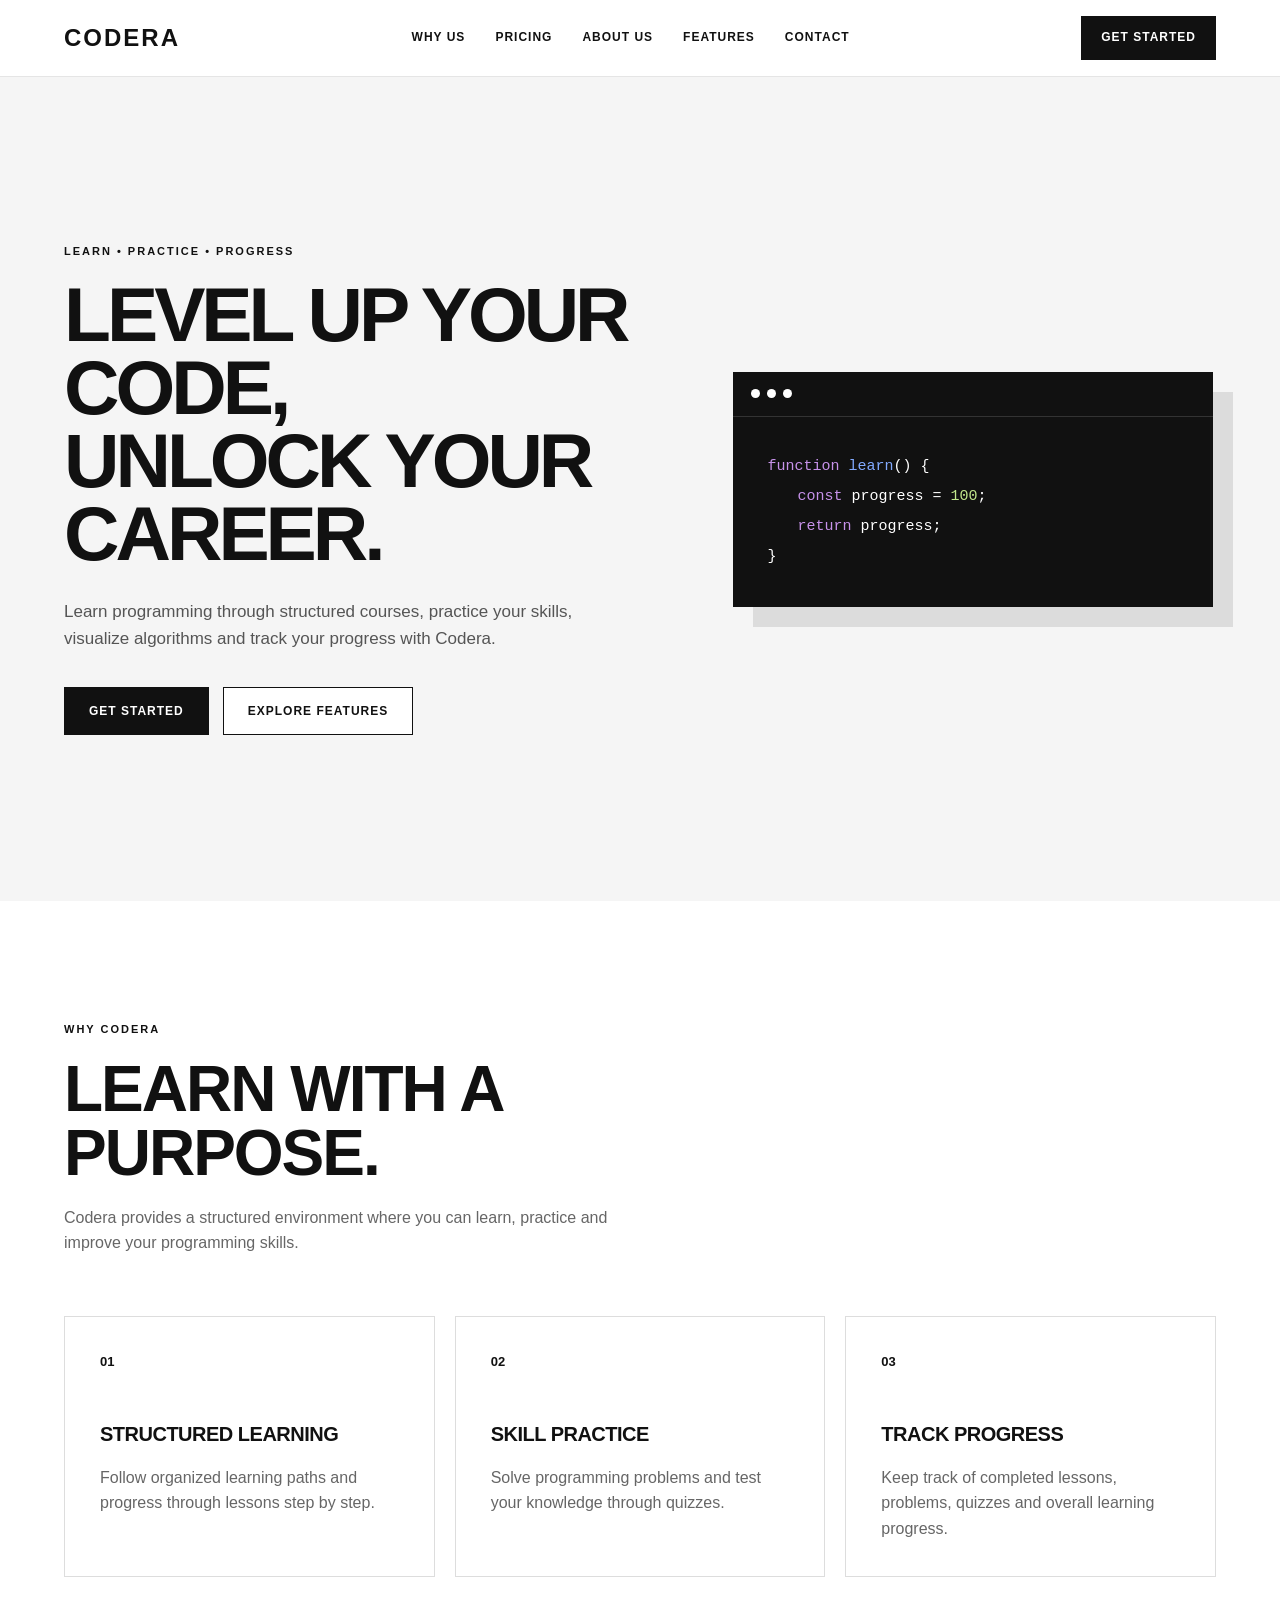
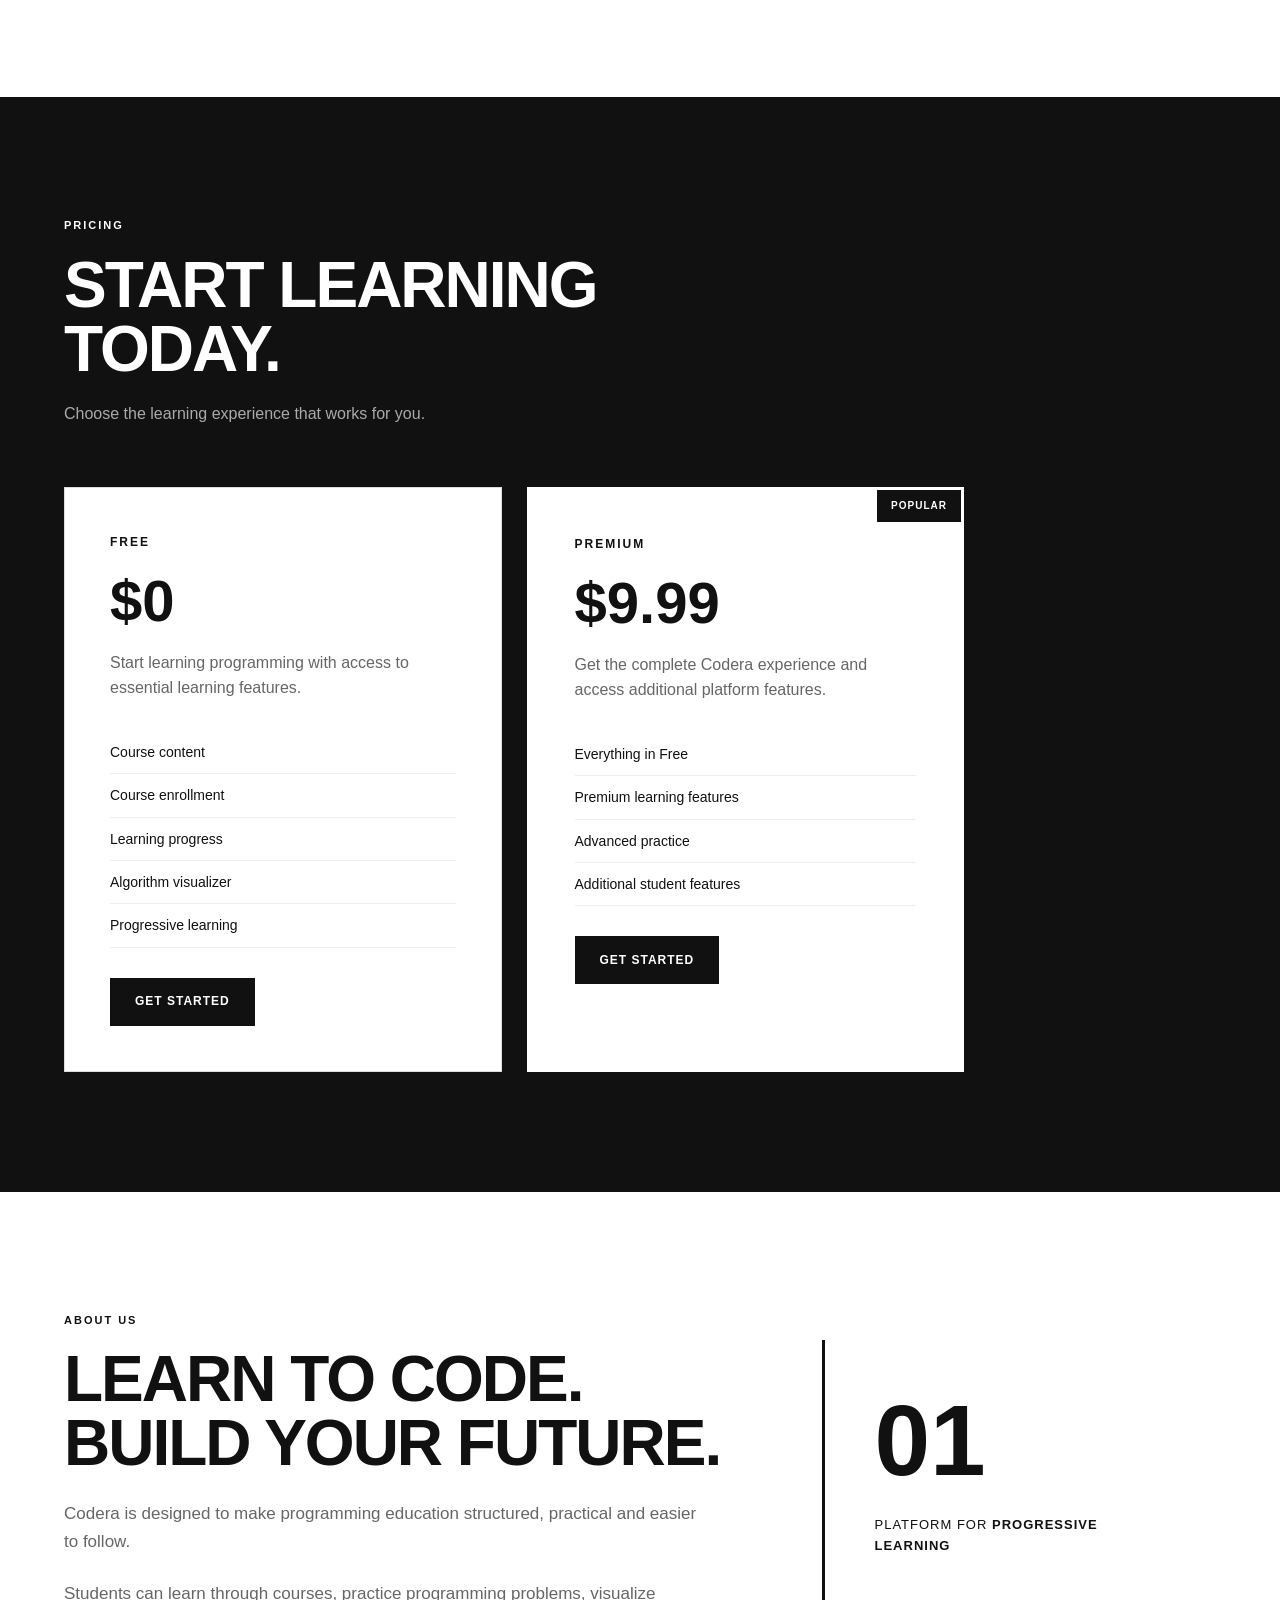
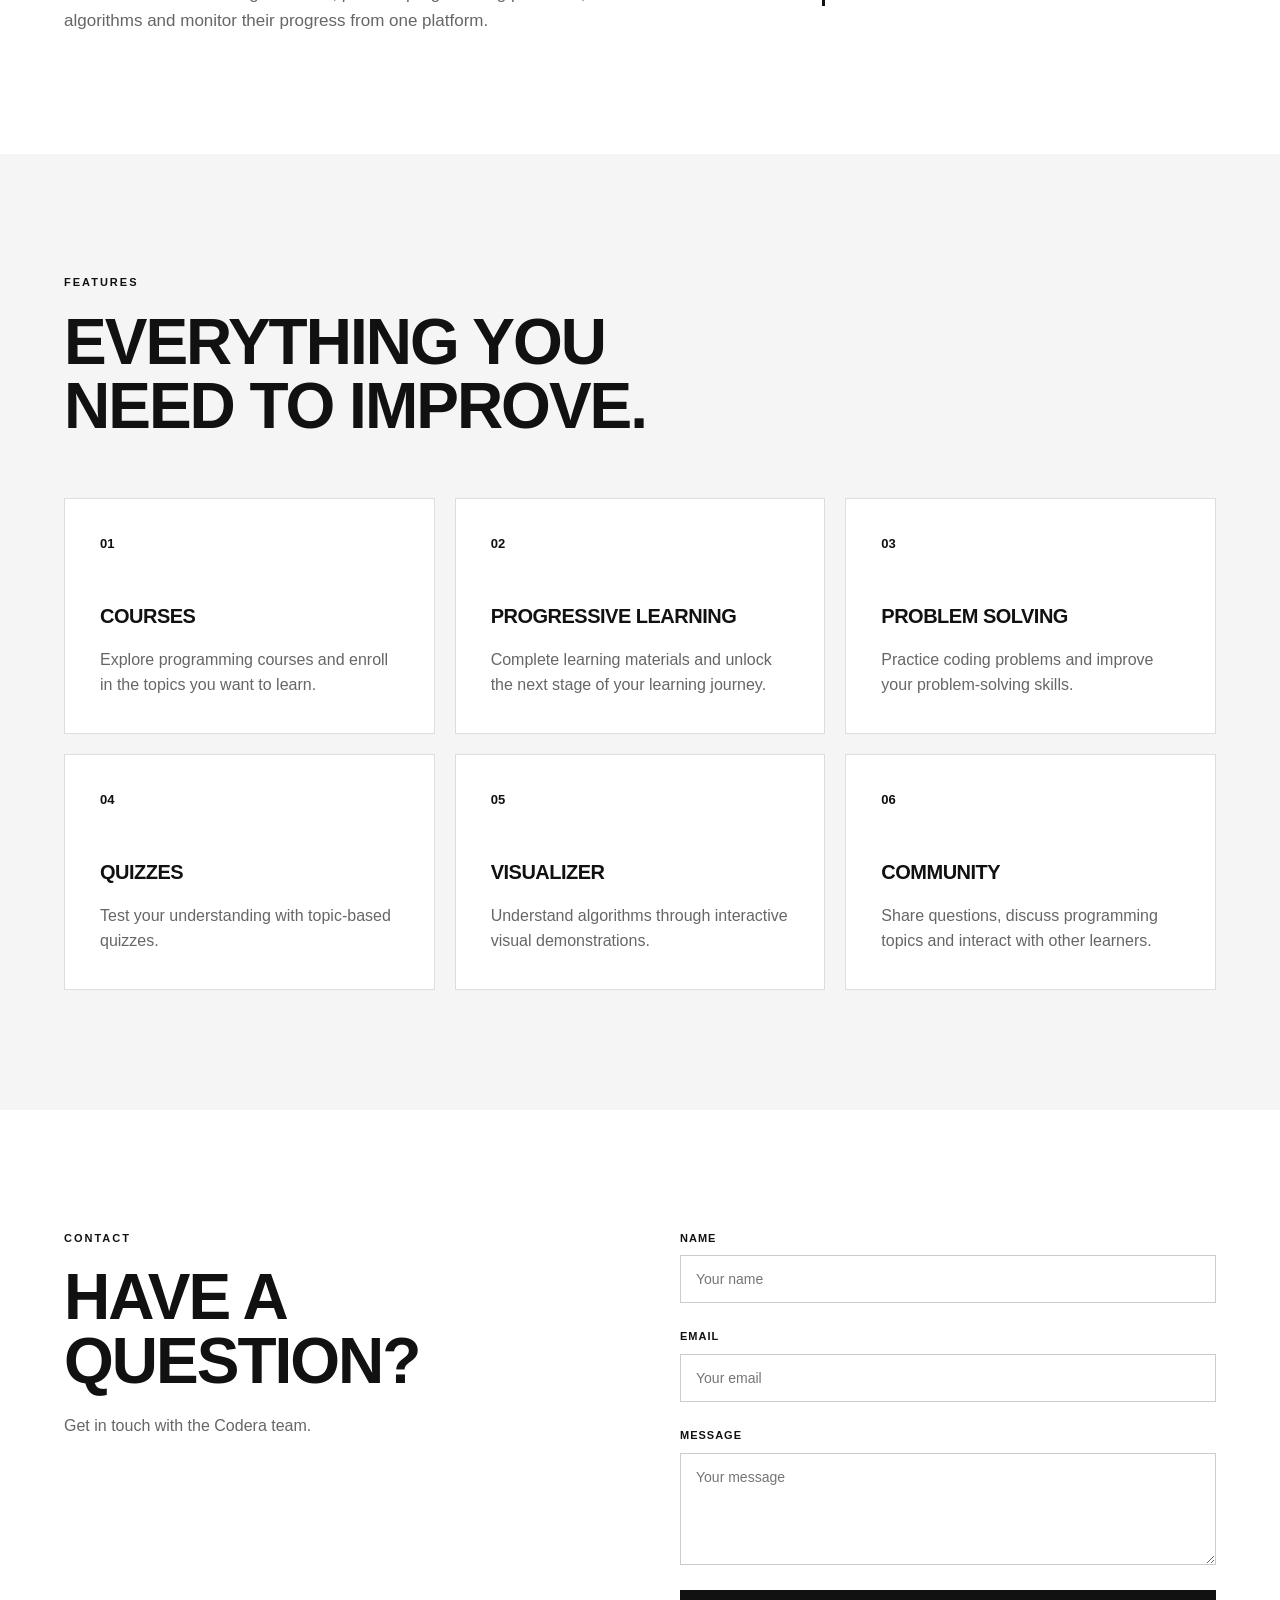
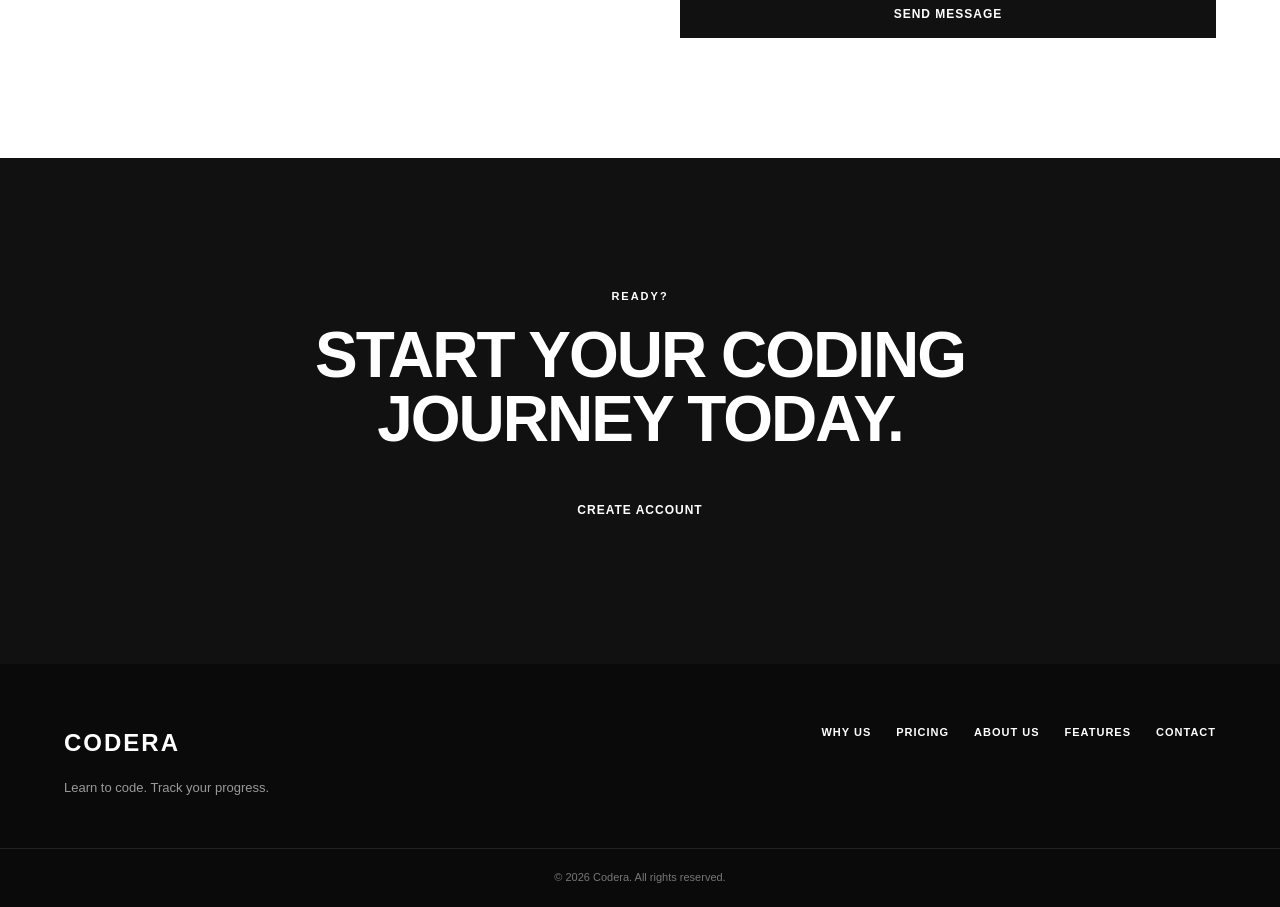
==== index.html @ 196de896 "Initial Codera project" ====
<!DOCTYPE html>
<html lang="en">
<head>
    <meta charset="UTF-8">
    <meta name="viewport" content="width=device-width, initial-scale=1.0">

    <title>Codera - Learn to Code</title>

    <link rel="stylesheet" href="css/style.css">
</head>

<body>

    <!-- ================= NAVBAR ================= -->
    <header class="navbar">
        <div class="container nav-container">

            <a href="index.html" class="logo">
                CODERA
            </a>

            <nav class="nav-menu">
                <a href="#why-us">WHY US</a>
                <a href="#pricing">PRICING</a>
                <a href="#about-us">ABOUT US</a>
                <a href="#features">FEATURES</a>
                <a href="#contact">CONTACT</a>
            </nav>

            <a href="pages/signup.html" class="nav-button">
                GET STARTED
            </a>

        </div>
    </header>


    <!-- ================= HERO SECTION ================= -->
    <main>

        <section class="hero">
            <div class="container hero-container">

                <div class="hero-content">

                    <p class="hero-small-text">
                        LEARN • PRACTICE • PROGRESS
                    </p>

                    <h1>
                        LEVEL UP YOUR CODE,
                        <span>UNLOCK YOUR CAREER.</span>
                    </h1>

                    <p class="hero-description">
                        Learn programming through structured courses,
                        practice your skills, visualize algorithms and
                        track your progress with Codera.
                    </p>

                    <div class="hero-buttons">
                        <a href="pages/signup.html" class="primary-button">
                            GET STARTED
                        </a>

                        <a href="#features" class="secondary-button">
                            EXPLORE FEATURES
                        </a>
                    </div>

                </div>

                <div class="hero-visual">

                    <div class="code-card">

                        <div class="code-header">
                            <span></span>
                            <span></span>
                            <span></span>
                        </div>

                        <div class="code-content">
                            <p><span class="code-purple">function</span> <span class="code-blue">learn</span>() {</p>
                            <p class="indent">
                                <span class="code-purple">const</span>
                                progress = <span class="code-green">100</span>;
                            </p>
                            <p class="indent">
                                <span class="code-purple">return</span> progress;
                            </p>
                            <p>}</p>
                        </div>

                    </div>

                </div>

            </div>
        </section>


        <!-- ================= WHY US ================= -->
        <section id="why-us" class="section">
            <div class="container">

                <div class="section-heading">
                    <p class="section-label">WHY CODERA</p>
                    <h2>LEARN WITH A PURPOSE.</h2>
                    <p>
                        Codera provides a structured environment where
                        you can learn, practice and improve your programming skills.
                    </p>
                </div>

                <div class="feature-grid">

                    <div class="info-card">
                        <div class="card-number">01</div>
                        <h3>STRUCTURED LEARNING</h3>
                        <p>
                            Follow organized learning paths and progress
                            through lessons step by step.
                        </p>
                    </div>

                    <div class="info-card">
                        <div class="card-number">02</div>
                        <h3>SKILL PRACTICE</h3>
                        <p>
                            Solve programming problems and test your
                            knowledge through quizzes.
                        </p>
                    </div>

                    <div class="info-card">
                        <div class="card-number">03</div>
                        <h3>TRACK PROGRESS</h3>
                        <p>
                            Keep track of completed lessons, problems,
                            quizzes and overall learning progress.
                        </p>
                    </div>

                </div>

            </div>
        </section>


        <!-- ================= PRICING ================= -->
        <section id="pricing" class="section section-dark">
            <div class="container">

                <div class="section-heading">
                    <p class="section-label">PRICING</p>
                    <h2>START LEARNING TODAY.</h2>
                    <p>
                        Choose the learning experience that works for you.
                    </p>
                </div>

                <div class="pricing-grid">

                    <div class="pricing-card">
                        <p class="pricing-type">FREE</p>

                        <h3>$0</h3>

                        <p class="pricing-description">
                            Start learning programming with access to
                            essential learning features.
                        </p>

                        <ul>
                            <li>Course content</li>
                            <li>Course enrollment</li>
                            <li>Learning progress</li>
                            <li>Algorithm visualizer</li>
                            <li>Progressive learning</li>
                        </ul>

                        <a href="pages/signup.html" class="primary-button">
                            GET STARTED
                        </a>
                    </div>


                    <div class="pricing-card featured-pricing">

                        <div class="popular-label">
                            POPULAR
                        </div>

                        <p class="pricing-type">PREMIUM</p>

                        <h3>$9.99</h3>

                        <p class="pricing-description">
                            Get the complete Codera experience and
                            access additional platform features.
                        </p>

                        <ul>
                            <li>Everything in Free</li>
                            <li>Premium learning features</li>
                            <li>Advanced practice</li>
                            <li>Additional student features</li>
                        </ul>

                        <a href="pages/signup.html" class="primary-button">
                            GET STARTED
                        </a>

                    </div>

                </div>

            </div>
        </section>


        <!-- ================= ABOUT US ================= -->
        <section id="about-us" class="section">
            <div class="container about-container">

                <div class="about-content">

                    <p class="section-label">
                        ABOUT US
                    </p>

                    <h2>
                        LEARN TO CODE.
                        <span>BUILD YOUR FUTURE.</span>
                    </h2>

                    <p>
                        Codera is designed to make programming education
                        structured, practical and easier to follow.
                    </p>

                    <p>
                        Students can learn through courses, practice
                        programming problems, visualize algorithms and
                        monitor their progress from one platform.
                    </p>

                </div>

                <div class="about-stat">

                    <div class="big-number">
                        01
                    </div>

                    <p>
                        PLATFORM FOR
                        <strong>PROGRESSIVE LEARNING</strong>
                    </p>

                </div>

            </div>
        </section>


        <!-- ================= FEATURES ================= -->
        <section id="features" class="section section-light">

            <div class="container">

                <div class="section-heading">
                    <p class="section-label">FEATURES</p>
                    <h2>EVERYTHING YOU NEED TO IMPROVE.</h2>
                </div>

                <div class="feature-grid">

                    <div class="feature-card">
                        <span class="feature-icon">01</span>
                        <h3>COURSES</h3>
                        <p>
                            Explore programming courses and enroll
                            in the topics you want to learn.
                        </p>
                    </div>

                    <div class="feature-card">
                        <span class="feature-icon">02</span>
                        <h3>PROGRESSIVE LEARNING</h3>
                        <p>
                            Complete learning materials and unlock
                            the next stage of your learning journey.
                        </p>
                    </div>

                    <div class="feature-card">
                        <span class="feature-icon">03</span>
                        <h3>PROBLEM SOLVING</h3>
                        <p>
                            Practice coding problems and improve
                            your problem-solving skills.
                        </p>
                    </div>

                    <div class="feature-card">
                        <span class="feature-icon">04</span>
                        <h3>QUIZZES</h3>
                        <p>
                            Test your understanding with topic-based
                            quizzes.
                        </p>
                    </div>

                    <div class="feature-card">
                        <span class="feature-icon">05</span>
                        <h3>VISUALIZER</h3>
                        <p>
                            Understand algorithms through interactive
                            visual demonstrations.
                        </p>
                    </div>

                    <div class="feature-card">
                        <span class="feature-icon">06</span>
                        <h3>COMMUNITY</h3>
                        <p>
                            Share questions, discuss programming topics
                            and interact with other learners.
                        </p>
                    </div>

                </div>

            </div>

        </section>


        <!-- ================= CONTACT ================= -->
        <section id="contact" class="section">

            <div class="container contact-container">

                <div class="contact-content">

                    <p class="section-label">
                        CONTACT
                    </p>

                    <h2>
                        HAVE A QUESTION?
                    </h2>

                    <p>
                        Get in touch with the Codera team.
                    </p>

                </div>

                <form class="contact-form">

                    <div class="form-group">
                        <label for="name">NAME</label>
                        <input type="text" id="name" placeholder="Your name">
                    </div>

                    <div class="form-group">
                        <label for="email">EMAIL</label>
                        <input type="email" id="email" placeholder="Your email">
                    </div>

                    <div class="form-group">
                        <label for="message">MESSAGE</label>
                        <textarea id="message" rows="5"
                            placeholder="Your message"></textarea>
                    </div>

                    <button type="submit" class="primary-button">
                        SEND MESSAGE
                    </button>

                </form>

            </div>

        </section>


        <!-- ================= GET STARTED ================= -->
        <section class="cta-section">

            <div class="container cta-container">

                <p class="section-label">
                    READY?
                </p>

                <h2>
                    START YOUR CODING
                    <span>JOURNEY TODAY.</span>
                </h2>

                <a href="pages/signup.html" class="primary-button">
                    CREATE ACCOUNT
                </a>

            </div>

        </section>

    </main>


    <!-- ================= FOOTER ================= -->
    <footer class="footer">

        <div class="container footer-container">

            <div>
                <a href="index.html" class="logo">
                    CODERA
                </a>

                <p>
                    Learn to code. Track your progress.
                </p>
            </div>

            <div class="footer-links">
                <a href="#why-us">WHY US</a>
                <a href="#pricing">PRICING</a>
                <a href="#about-us">ABOUT US</a>
                <a href="#features">FEATURES</a>
                <a href="#contact">CONTACT</a>
            </div>

        </div>

        <div class="footer-bottom">
            <p>© 2026 Codera. All rights reserved.</p>
        </div>

    </footer>

</body>
</html>
---- css/style.css ----
/* =========================================================
   CODERA - GLOBAL STYLES
   ========================================================= */

* {
    margin: 0;
    padding: 0;
    box-sizing: border-box;
}

html {
    scroll-behavior: smooth;
}

body {
    font-family: Arial, Helvetica, sans-serif;
    background: #ffffff;
    color: #111111;
    line-height: 1.6;
}

a {
    text-decoration: none;
    color: inherit;
}

button,
input,
textarea {
    font-family: inherit;
}

.container {
    width: min(1200px, 90%);
    margin: 0 auto;
}


/* =========================================================
   NAVBAR
   ========================================================= */

.navbar {
    position: sticky;
    top: 0;
    z-index: 1000;

    background: rgba(255, 255, 255, 0.96);
    border-bottom: 1px solid #e5e5e5;
}

.nav-container {
    min-height: 76px;

    display: flex;
    align-items: center;
    justify-content: space-between;
    gap: 30px;
}

.logo {
    font-size: 24px;
    font-weight: 900;
    letter-spacing: 2px;
}

.nav-menu {
    display: flex;
    align-items: center;
    gap: 30px;
}

.nav-menu a {
    font-size: 12px;
    font-weight: 700;
    letter-spacing: 1px;

    transition: 0.2s ease;
}

.nav-menu a:hover {
    opacity: 0.55;
}

.nav-button {
    padding: 12px 20px;

    background: #111111;
    color: #ffffff;

    font-size: 12px;
    font-weight: 700;
    letter-spacing: 1px;

    transition: 0.2s ease;
}

.nav-button:hover {
    transform: translateY(-2px);
}


/* =========================================================
   BUTTONS
   ========================================================= */

.primary-button,
.secondary-button {
    display: inline-flex;
    align-items: center;
    justify-content: center;

    min-height: 48px;
    padding: 0 24px;

    font-size: 12px;
    font-weight: 800;
    letter-spacing: 1px;

    border: 1px solid #111111;

    transition: 0.2s ease;
}

.primary-button {
    background: #111111;
    color: #ffffff;
}

.primary-button:hover {
    background: #333333;
    transform: translateY(-2px);
}

.secondary-button {
    background: #ffffff;
    color: #111111;
}

.secondary-button:hover {
    background: #eeeeee;
}


/* =========================================================
   HERO
   ========================================================= */

.hero {
    min-height: calc(100vh - 76px);

    display: flex;
    align-items: center;

    background: #f5f5f5;
}

.hero-container {
    display: grid;
    grid-template-columns: 1.1fr 0.9fr;
    align-items: center;
    gap: 70px;

    padding: 100px 0;
}

.hero-small-text,
.section-label {
    margin-bottom: 18px;

    font-size: 11px;
    font-weight: 800;
    letter-spacing: 2px;
    text-transform: uppercase;
}

.hero h1 {
    max-width: 700px;

    font-size: clamp(48px, 6vw, 82px);
    line-height: 0.95;
    letter-spacing: -4px;
    font-weight: 900;
}

.hero h1 span,
.about-content h2 span,
.cta-container h2 span {
    display: block;
}

.hero-description {
    max-width: 560px;

    margin-top: 28px;

    color: #555555;
    font-size: 17px;
}

.hero-buttons {
    display: flex;
    gap: 14px;

    margin-top: 35px;
}

.hero-visual {
    display: flex;
    justify-content: center;
}


/* =========================================================
   CODE CARD
   ========================================================= */

.code-card {
    width: 100%;
    max-width: 480px;

    background: #111111;
    color: #ffffff;

    box-shadow: 20px 20px 0 #dcdcdc;
}

.code-header {
    height: 45px;

    display: flex;
    align-items: center;

    gap: 7px;

    padding: 0 18px;

    border-bottom: 1px solid #333333;
}

.code-header span {
    width: 9px;
    height: 9px;

    border-radius: 50%;

    background: #ffffff;
}

.code-content {
    padding: 35px;

    font-family: "Courier New", monospace;
    font-size: 15px;
    line-height: 2;
}

.indent {
    padding-left: 30px;
}

.code-purple {
    color: #c792ea;
}

.code-blue {
    color: #82aaff;
}

.code-green {
    color: #c3e88d;
}


/* =========================================================
   GENERAL SECTIONS
   ========================================================= */

.section {
    padding: 120px 0;
}

.section-light {
    background: #f5f5f5;
}

.section-dark {
    background: #111111;
    color: #ffffff;
}

.section-heading {
    max-width: 720px;
    margin-bottom: 60px;
}

.section-heading h2,
.about-content h2,
.contact-content h2,
.cta-container h2 {
    font-size: clamp(36px, 5vw, 64px);
    line-height: 1;
    letter-spacing: -2px;
    font-weight: 900;
}

.section-heading > p:last-child {
    max-width: 600px;

    margin-top: 20px;

    color: #666666;
}

.section-dark .section-heading > p:last-child {
    color: #aaaaaa;
}


/* =========================================================
   FEATURE / INFO CARDS
   ========================================================= */

.feature-grid {
    display: grid;
    grid-template-columns: repeat(3, 1fr);
    gap: 20px;
}

.info-card,
.feature-card {
    padding: 35px;

    border: 1px solid #dddddd;

    background: #ffffff;

    transition: 0.2s ease;
}

.info-card:hover,
.feature-card:hover {
    transform: translateY(-5px);
    border-color: #111111;
}

.card-number,
.feature-icon {
    display: block;

    margin-bottom: 45px;

    font-size: 13px;
    font-weight: 900;
}

.info-card h3,
.feature-card h3 {
    margin-bottom: 15px;

    font-size: 20px;
    letter-spacing: -0.5px;
}

.info-card p,
.feature-card p {
    color: #666666;
}


/* =========================================================
   PRICING
   ========================================================= */

.pricing-grid {
    display: grid;
    grid-template-columns: repeat(2, 1fr);
    gap: 25px;

    max-width: 900px;
}

.pricing-card {
    position: relative;

    padding: 45px;

    background: #ffffff;
    color: #111111;

    border: 1px solid #dddddd;
}

.featured-pricing {
    border: 3px solid #ffffff;
}

.popular-label {
    position: absolute;
    top: 0;
    right: 0;

    padding: 8px 14px;

    background: #111111;
    color: #ffffff;

    font-size: 10px;
    font-weight: 800;
    letter-spacing: 1px;
}

.pricing-type {
    font-size: 12px;
    font-weight: 800;
    letter-spacing: 2px;
}

.pricing-card h3 {
    margin: 20px 0;

    font-size: 58px;
    line-height: 1;
}

.pricing-description {
    color: #666666;
}

.pricing-card ul {
    margin: 30px 0;

    list-style: none;
}

.pricing-card li {
    padding: 10px 0;

    border-bottom: 1px solid #eeeeee;

    font-size: 14px;
}


/* =========================================================
   ABOUT
   ========================================================= */

.about-container {
    display: grid;
    grid-template-columns: 1fr 0.6fr;
    gap: 100px;
    align-items: center;
}

.about-content p:not(.section-label) {
    max-width: 650px;

    margin-top: 25px;

    color: #666666;
    font-size: 17px;
}

.about-stat {
    padding: 50px;

    border-left: 3px solid #111111;
}

.big-number {
    font-size: 100px;
    line-height: 1;
    font-weight: 900;
}

.about-stat p {
    margin-top: 25px;

    font-size: 13px;
    letter-spacing: 1px;
}


/* =========================================================
   CONTACT
   ========================================================= */

.contact-container {
    display: grid;
    grid-template-columns: 1fr 1fr;
    gap: 80px;
}

.contact-content > p:last-child {
    margin-top: 20px;
    color: #666666;
}

.contact-form {
    display: flex;
    flex-direction: column;
    gap: 25px;
}

.form-group {
    display: flex;
    flex-direction: column;
    gap: 8px;
}

.form-group label {
    font-size: 11px;
    font-weight: 800;
    letter-spacing: 1px;
}

.form-group input,
.form-group textarea {
    width: 100%;

    padding: 15px;

    border: 1px solid #cccccc;
    outline: none;

    font-size: 14px;

    resize: vertical;
}

.form-group input:focus,
.form-group textarea:focus {
    border-color: #111111;
}


/* =========================================================
   CTA
   ========================================================= */

.cta-section {
    padding: 130px 0;

    background: #111111;
    color: #ffffff;

    text-align: center;
}

.cta-container {
    display: flex;
    flex-direction: column;
    align-items: center;
}

.cta-container h2 {
    max-width: 800px;
    margin-bottom: 35px;
}


/* =========================================================
   FOOTER
   ========================================================= */

.footer {
    background: #0a0a0a;
    color: #ffffff;

    padding-top: 60px;
}

.footer-container {
    display: flex;
    justify-content: space-between;
    gap: 50px;

    padding-bottom: 50px;
}

.footer-container p {
    margin-top: 15px;

    color: #999999;
    font-size: 13px;
}

.footer-links {
    display: flex;
    flex-wrap: wrap;
    gap: 25px;
}

.footer-links a {
    font-size: 11px;
    font-weight: 700;
    letter-spacing: 1px;
}

.footer-bottom {
    padding: 20px 5%;

    border-top: 1px solid #222222;

    color: #777777;

    font-size: 11px;
    text-align: center;
}


/* =========================================================
   RESPONSIVE
   ========================================================= */

@media (max-width: 900px) {

    .nav-menu {
        display: none;
    }

    .hero-container,
    .about-container,
    .contact-container {
        grid-template-columns: 1fr;
    }

    .hero-container {
        gap: 60px;
    }

    .feature-grid {
        grid-template-columns: 1fr 1fr;
    }

    .pricing-grid {
        grid-template-columns: 1fr;
    }

    .about-stat {
        border-left: none;
        border-top: 3px solid #111111;
    }

}


@media (max-width: 600px) {

    .nav-container {
        min-height: 65px;
    }

    .nav-button {
        padding: 10px 14px;
    }

    .hero-container {
        padding: 70px 0;
    }

    .hero h1 {
        font-size: 48px;
        letter-spacing: -2px;
    }

    .hero-buttons {
        flex-direction: column;
        align-items: stretch;
    }

    .feature-grid {
        grid-template-columns: 1fr;
    }

    .section {
        padding: 80px 0;
    }

    .pricing-card {
        padding: 30px;
    }

    .footer-container {
        flex-direction: column;
    }

}

/* =========================================================
   AUTHENTICATION PAGES
   ========================================================= */

.auth-page {
    min-height: 100vh;
    background: #f5f5f5;
}

.auth-container {
    min-height: 100vh;

    display: grid;
    grid-template-columns: 1fr 1fr;
}


/* LEFT SIDE */

.auth-brand {
    padding: 50px;

    display: flex;
    flex-direction: column;

    background: #111111;
    color: #ffffff;
}

.auth-brand .logo {
    color: #ffffff;
}

.auth-brand-content {
    max-width: 600px;

    margin: auto 0;
}

.auth-brand-content h1 {
    margin-top: 20px;

    font-size: clamp(45px, 5vw, 72px);
    line-height: 0.95;
    letter-spacing: -3px;
    font-weight: 900;
}

.auth-brand-content h1 span {
    display: block;
}

.auth-brand-content > p:last-child {
    max-width: 500px;

    margin-top: 30px;

    color: #aaaaaa;
    font-size: 16px;
}


/* RIGHT SIDE */

.auth-form-section {
    display: flex;
    align-items: center;
    justify-content: center;

    padding: 60px;
}

.auth-form-wrapper {
    width: 100%;
    max-width: 500px;
}

.auth-heading {
    margin-bottom: 40px;
}

.auth-heading h2 {
    margin-bottom: 15px;

    font-size: 42px;
    line-height: 1;
    letter-spacing: -2px;
    font-weight: 900;
}

.auth-heading > p:last-child {
    color: #666666;
    font-size: 14px;
}

.auth-heading a {
    color: #111111;
    font-weight: 700;
    text-decoration: underline;
}


/* FORM */

.auth-form {
    display: flex;
    flex-direction: column;
    gap: 22px;
}

.auth-form .form-group {
    gap: 8px;
}

.auth-form input {
    min-height: 52px;

    padding: 0 16px;

    border: 1px solid #cccccc;
    background: #ffffff;

    outline: none;

    font-size: 14px;

    transition: 0.2s ease;
}

.auth-form input:focus {
    border-color: #111111;
}

.auth-submit {
    width: 100%;

    border: none;

    cursor: pointer;
}

.auth-message {
    min-height: 20px;

    font-size: 13px;
}

.auth-footer-text {
    margin-top: 25px;

    color: #888888;

    font-size: 11px;
    line-height: 1.6;
}


/* MOBILE */

@media (max-width: 800px) {

    .auth-container {
        grid-template-columns: 1fr;
    }

    .auth-brand {
        min-height: 45vh;

        padding: 35px;
    }

    .auth-brand-content {
        margin-top: 80px;
        margin-bottom: 20px;
    }

    .auth-brand-content h1 {
        font-size: 48px;
    }

    .auth-form-section {
        padding: 50px 25px;
    }

}
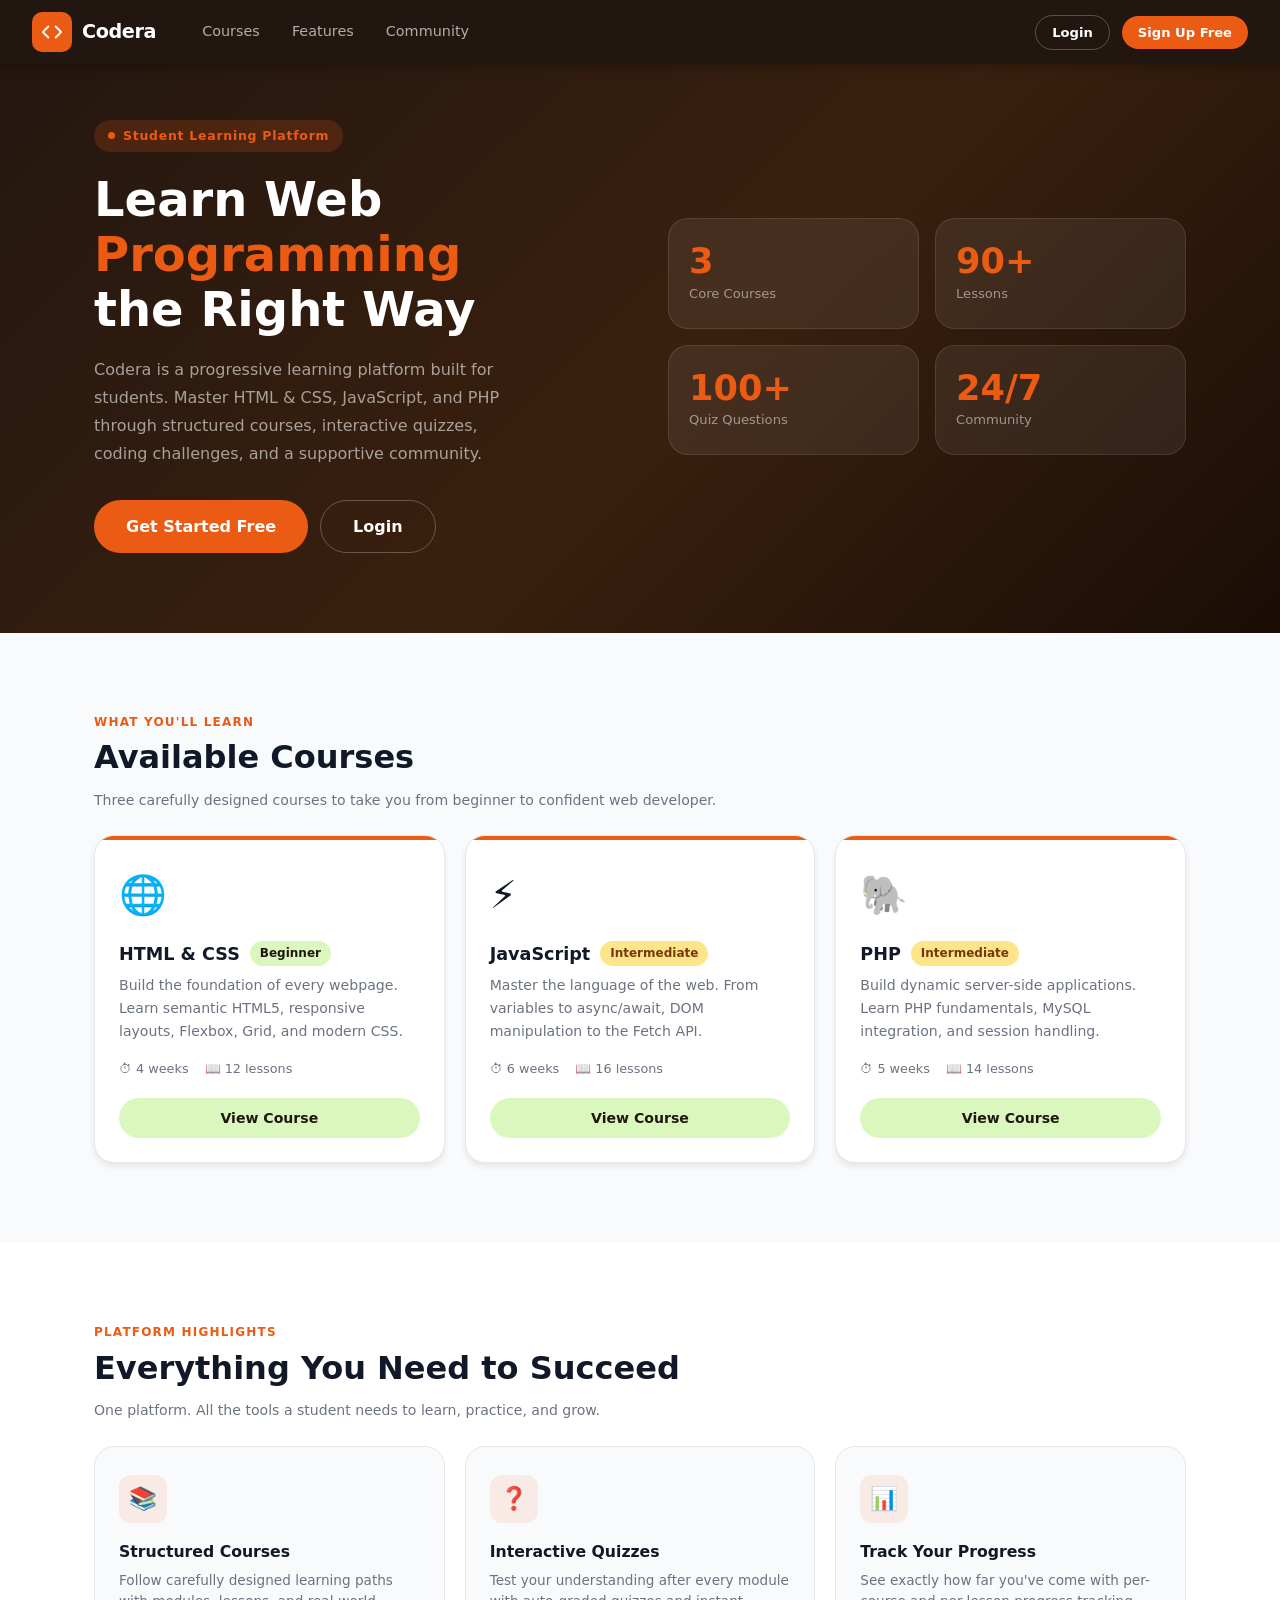
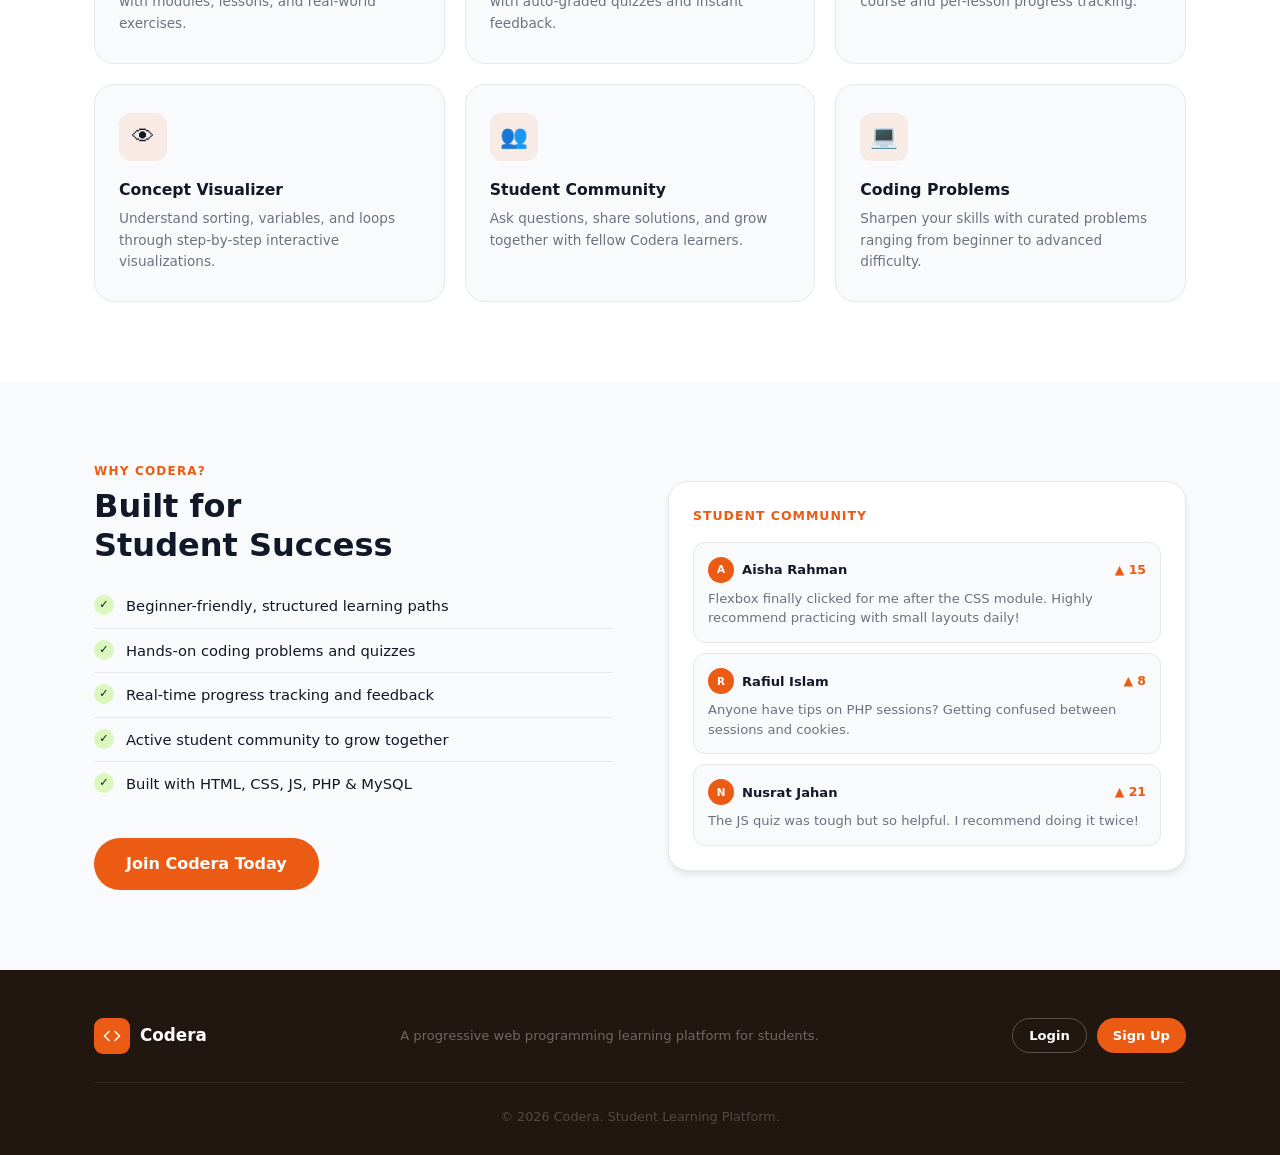
==== commit 5cc23e42: "Update Codera project" ====
--- a/index.html
+++ b/index.html
@@ -1,448 +1,429 @@
 <!DOCTYPE html>
 <html lang="en">
 <head>
-    <meta charset="UTF-8">
-    <meta name="viewport" content="width=device-width, initial-scale=1.0">
-
-    <title>Codera - Learn to Code</title>
-
-    <link rel="stylesheet" href="css/style.css">
+  <meta charset="UTF-8" />
+  <meta name="viewport" content="width=device-width, initial-scale=1.0" />
+  <title>Codera — Learn Web Programming</title>
+  <link rel="stylesheet" href="css/style.css" />
+  <style>
+    /* Landing-page only styles */
+    body { overflow-x: hidden; }
+
+    /*Hero*/
+    .hero {
+      background: linear-gradient(135deg, var(--dark) 0%, #3a200e 55%, #1a0d06 100%);
+      padding: 120px 0 80px;
+    }
+    .hero-inner {
+      display: grid;
+      grid-template-columns: 1fr 1fr;
+      gap: 56px;
+      align-items: center;
+    }
+    .hero-tag {
+      display: inline-flex;
+      align-items: center;
+      gap: 8px;
+      background: rgba(236,91,19,0.18);
+      color: var(--orange);
+      padding: 6px 14px;
+      border-radius: 100px;
+      font-size: .78rem;
+      font-weight: 700;
+      letter-spacing: .06em;
+      margin-bottom: 20px;
+    }
+    .hero-tag span { width: 7px; height: 7px; border-radius: 50%; background: var(--orange); }
+    .hero h1 {
+      font-size: 3rem;
+      font-weight: 900;
+      color: var(--white);
+      line-height: 1.15;
+      margin-bottom: 18px;
+    }
+    .hero h1 em { color: var(--orange); font-style: normal; }
+    .hero p {
+      color: rgba(255,255,255,0.58);
+      font-size: 1rem;
+      line-height: 1.75;
+      margin-bottom: 32px;
+      max-width: 440px;
+    }
+    .hero-cta { display: flex; gap: 12px; flex-wrap: wrap; }
+
+    /* stat cards */
+    .hero-stats { display: grid; grid-template-columns: 1fr 1fr; gap: 16px; }
+    .hero-stat {
+      background: rgba(255,255,255,0.07);
+      border: 1px solid rgba(255,255,255,0.1);
+      border-radius: var(--radius-lg);
+      padding: 24px 20px;
+    }
+    .hero-stat .val {
+      font-size: 2.2rem;
+      font-weight: 900;
+      color: var(--orange);
+      line-height: 1;
+    }
+    .hero-stat .lbl {
+      font-size: .82rem;
+      color: rgba(255,255,255,0.5);
+      margin-top: 4px;
+    }
+
+    /*Section: Courses*/
+    .courses-section { padding: 80px 0; }
+    .course-card {
+      background: var(--white);
+      border-radius: var(--radius-lg);
+      box-shadow: var(--shadow);
+      border: 1px solid var(--border);
+      overflow: hidden;
+      transition: box-shadow .2s;
+      display: flex;
+      flex-direction: column;
+    }
+    .course-card:hover { box-shadow: var(--shadow-md); }
+    .course-card-stripe { height: 4px; background: var(--orange); }
+    .course-card-body { padding: 24px; flex: 1; display: flex; flex-direction: column; }
+    .course-card-icon { font-size: 2.4rem; margin-bottom: 14px; }
+    .course-card-top { display: flex; align-items: center; gap: 10px; margin-bottom: 6px; }
+    .course-card-top h3 { font-size: 1.1rem; font-weight: 800; }
+    .course-card-desc { color: var(--text-muted); font-size: .88rem; line-height: 1.65; margin-bottom: 16px; flex: 1; }
+    .course-meta { display: flex; gap: 16px; font-size: .8rem; color: var(--text-muted); margin-bottom: 18px; }
+    .course-card-body .btn { margin-top: auto; }
+
+    /* Section: Features */
+    .features-section { padding: 80px 0; background: var(--white); }
+    .feature-card {
+      background: var(--bg);
+      border-radius: var(--radius-lg);
+      border: 1px solid var(--border);
+      padding: 28px 24px;
+      transition: border-color .2s;
+    }
+    .feature-card:hover { border-color: rgba(236,91,19,0.4); }
+    .feature-icon {
+      width: 48px; height: 48px;
+      background: rgba(236,91,19,0.1);
+      border-radius: 12px;
+      display: flex; align-items: center; justify-content: center;
+      font-size: 1.4rem;
+      margin-bottom: 16px;
+    }
+    .feature-card h4 { font-weight: 800; font-size: .98rem; margin-bottom: 6px; }
+    .feature-card p  { color: var(--text-muted); font-size: .85rem; line-height: 1.6; }
+
+    /*Section: Why*/
+    .why-section { padding: 80px 0; }
+    .why-inner { display: grid; grid-template-columns: 1fr 1fr; gap: 56px; align-items: center; }
+    .why-list { list-style: none; margin: 20px 0 32px; }
+    .why-list li {
+      display: flex; align-items: flex-start; gap: 12px;
+      padding: 10px 0; border-bottom: 1px solid var(--border);
+      font-size: .92rem;
+    }
+    .why-list li:last-child { border-bottom: none; }
+    .why-list .check {
+      width: 20px; height: 20px;
+      border-radius: 50%;
+      background: var(--green-light);
+      display: flex; align-items: center; justify-content: center;
+      flex-shrink: 0;
+      font-size: .7rem;
+      margin-top: 1px;
+    }
+
+    /* community*/
+    .community-preview {
+      background: var(--white);
+      border-radius: var(--radius-lg);
+      border: 1px solid var(--border);
+      box-shadow: var(--shadow);
+      padding: 24px;
+    }
+    .community-preview-title {
+      font-size: .78rem;
+      font-weight: 700;
+      color: var(--orange);
+      text-transform: uppercase;
+      letter-spacing: .08em;
+      margin-bottom: 16px;
+    }
+    .preview-post {
+      background: var(--bg);
+      border-radius: var(--radius);
+      border: 1px solid var(--border);
+      padding: 14px;
+      margin-bottom: 10px;
+    }
+    .preview-post:last-child { margin-bottom: 0; }
+    .preview-post-header { display: flex; align-items: center; justify-content: space-between; margin-bottom: 6px; }
+    .preview-post-user { display: flex; align-items: center; gap: 8px; }
+    .preview-avatar { width: 26px; height: 26px; border-radius: 50%; background: var(--orange); display: flex; align-items: center; justify-content: center; color: white; font-size: .65rem; font-weight: 700; }
+    .preview-post-user span { font-size: .82rem; font-weight: 700; }
+    .preview-post p { font-size: .82rem; color: var(--text-muted); line-height: 1.5; }
+    .preview-votes { font-size: .78rem; color: var(--orange); font-weight: 700; }
+
+    /*Footer*/
+    .footer {
+      background: var(--dark);
+      padding: 48px 0 28px;
+    }
+    .footer-inner {
+      display: flex;
+      flex-wrap: wrap;
+      align-items: center;
+      justify-content: space-between;
+      gap: 24px;
+      padding-bottom: 28px;
+      border-bottom: 1px solid rgba(255,255,255,0.08);
+    }
+    .footer-logo { display: flex; align-items: center; gap: 10px; }
+    .footer-logo-icon { width: 36px; height: 36px; background: var(--orange); border-radius: 9px; display: flex; align-items: center; justify-content: center; }
+    .footer-logo-name { color: var(--white); font-weight: 700; font-size: 1.05rem; }
+    .footer-tagline { color: rgba(255,255,255,0.35); font-size: .82rem; text-align: center; }
+    .footer-copy { text-align: center; color: rgba(255,255,255,0.22); font-size: .8rem; margin-top: 24px; }
+
+    /* responsive */
+    @media (max-width: 800px) {
+      .hero-inner, .why-inner { grid-template-columns: 1fr; }
+      .hero h1 { font-size: 2.2rem; }
+    }
+  </style>
 </head>
-
 <body>
 
-    <!-- ================= NAVBAR ================= -->
-    <header class="navbar">
-        <div class="container nav-container">
-
-            <a href="index.html" class="logo">
-                CODERA
-            </a>
-
-            <nav class="nav-menu">
-                <a href="#why-us">WHY US</a>
-                <a href="#pricing">PRICING</a>
-                <a href="#about-us">ABOUT US</a>
-                <a href="#features">FEATURES</a>
-                <a href="#contact">CONTACT</a>
-            </nav>
-
-            <a href="pages/signup.html" class="nav-button">
-                GET STARTED
-            </a>
-
-        </div>
-    </header>
-
-
-    <!-- ================= HERO SECTION ================= -->
-    <main>
-
-        <section class="hero">
-            <div class="container hero-container">
-
-                <div class="hero-content">
-
-                    <p class="hero-small-text">
-                        LEARN • PRACTICE • PROGRESS
-                    </p>
-
-                    <h1>
-                        LEVEL UP YOUR CODE,
-                        <span>UNLOCK YOUR CAREER.</span>
-                    </h1>
-
-                    <p class="hero-description">
-                        Learn programming through structured courses,
-                        practice your skills, visualize algorithms and
-                        track your progress with Codera.
-                    </p>
-
-                    <div class="hero-buttons">
-                        <a href="pages/signup.html" class="primary-button">
-                            GET STARTED
-                        </a>
-
-                        <a href="#features" class="secondary-button">
-                            EXPLORE FEATURES
-                        </a>
-                    </div>
-
-                </div>
-
-                <div class="hero-visual">
-
-                    <div class="code-card">
-
-                        <div class="code-header">
-                            <span></span>
-                            <span></span>
-                            <span></span>
-                        </div>
-
-                        <div class="code-content">
-                            <p><span class="code-purple">function</span> <span class="code-blue">learn</span>() {</p>
-                            <p class="indent">
-                                <span class="code-purple">const</span>
-                                progress = <span class="code-green">100</span>;
-                            </p>
-                            <p class="indent">
-                                <span class="code-purple">return</span> progress;
-                            </p>
-                            <p>}</p>
-                        </div>
-
-                    </div>
-
-                </div>
-
-            </div>
-        </section>
-
-
-        <!-- ================= WHY US ================= -->
-        <section id="why-us" class="section">
-            <div class="container">
-
-                <div class="section-heading">
-                    <p class="section-label">WHY CODERA</p>
-                    <h2>LEARN WITH A PURPOSE.</h2>
-                    <p>
-                        Codera provides a structured environment where
-                        you can learn, practice and improve your programming skills.
-                    </p>
-                </div>
-
-                <div class="feature-grid">
-
-                    <div class="info-card">
-                        <div class="card-number">01</div>
-                        <h3>STRUCTURED LEARNING</h3>
-                        <p>
-                            Follow organized learning paths and progress
-                            through lessons step by step.
-                        </p>
-                    </div>
-
-                    <div class="info-card">
-                        <div class="card-number">02</div>
-                        <h3>SKILL PRACTICE</h3>
-                        <p>
-                            Solve programming problems and test your
-                            knowledge through quizzes.
-                        </p>
-                    </div>
-
-                    <div class="info-card">
-                        <div class="card-number">03</div>
-                        <h3>TRACK PROGRESS</h3>
-                        <p>
-                            Keep track of completed lessons, problems,
-                            quizzes and overall learning progress.
-                        </p>
-                    </div>
-
-                </div>
-
-            </div>
-        </section>
-
-
-        <!-- ================= PRICING ================= -->
-        <section id="pricing" class="section section-dark">
-            <div class="container">
-
-                <div class="section-heading">
-                    <p class="section-label">PRICING</p>
-                    <h2>START LEARNING TODAY.</h2>
-                    <p>
-                        Choose the learning experience that works for you.
-                    </p>
-                </div>
-
-                <div class="pricing-grid">
-
-                    <div class="pricing-card">
-                        <p class="pricing-type">FREE</p>
-
-                        <h3>$0</h3>
-
-                        <p class="pricing-description">
-                            Start learning programming with access to
-                            essential learning features.
-                        </p>
-
-                        <ul>
-                            <li>Course content</li>
-                            <li>Course enrollment</li>
-                            <li>Learning progress</li>
-                            <li>Algorithm visualizer</li>
-                            <li>Progressive learning</li>
-                        </ul>
-
-                        <a href="pages/signup.html" class="primary-button">
-                            GET STARTED
-                        </a>
-                    </div>
-
-
-                    <div class="pricing-card featured-pricing">
-
-                        <div class="popular-label">
-                            POPULAR
-                        </div>
-
-                        <p class="pricing-type">PREMIUM</p>
-
-                        <h3>$9.99</h3>
-
-                        <p class="pricing-description">
-                            Get the complete Codera experience and
-                            access additional platform features.
-                        </p>
-
-                        <ul>
-                            <li>Everything in Free</li>
-                            <li>Premium learning features</li>
-                            <li>Advanced practice</li>
-                            <li>Additional student features</li>
-                        </ul>
-
-                        <a href="pages/signup.html" class="primary-button">
-                            GET STARTED
-                        </a>
-
-                    </div>
-
-                </div>
-
-            </div>
-        </section>
-
-
-        <!-- ================= ABOUT US ================= -->
-        <section id="about-us" class="section">
-            <div class="container about-container">
-
-                <div class="about-content">
-
-                    <p class="section-label">
-                        ABOUT US
-                    </p>
-
-                    <h2>
-                        LEARN TO CODE.
-                        <span>BUILD YOUR FUTURE.</span>
-                    </h2>
-
-                    <p>
-                        Codera is designed to make programming education
-                        structured, practical and easier to follow.
-                    </p>
-
-                    <p>
-                        Students can learn through courses, practice
-                        programming problems, visualize algorithms and
-                        monitor their progress from one platform.
-                    </p>
-
-                </div>
-
-                <div class="about-stat">
-
-                    <div class="big-number">
-                        01
-                    </div>
-
-                    <p>
-                        PLATFORM FOR
-                        <strong>PROGRESSIVE LEARNING</strong>
-                    </p>
-
-                </div>
-
-            </div>
-        </section>
-
-
-        <!-- ================= FEATURES ================= -->
-        <section id="features" class="section section-light">
-
-            <div class="container">
-
-                <div class="section-heading">
-                    <p class="section-label">FEATURES</p>
-                    <h2>EVERYTHING YOU NEED TO IMPROVE.</h2>
-                </div>
-
-                <div class="feature-grid">
-
-                    <div class="feature-card">
-                        <span class="feature-icon">01</span>
-                        <h3>COURSES</h3>
-                        <p>
-                            Explore programming courses and enroll
-                            in the topics you want to learn.
-                        </p>
-                    </div>
-
-                    <div class="feature-card">
-                        <span class="feature-icon">02</span>
-                        <h3>PROGRESSIVE LEARNING</h3>
-                        <p>
-                            Complete learning materials and unlock
-                            the next stage of your learning journey.
-                        </p>
-                    </div>
-
-                    <div class="feature-card">
-                        <span class="feature-icon">03</span>
-                        <h3>PROBLEM SOLVING</h3>
-                        <p>
-                            Practice coding problems and improve
-                            your problem-solving skills.
-                        </p>
-                    </div>
-
-                    <div class="feature-card">
-                        <span class="feature-icon">04</span>
-                        <h3>QUIZZES</h3>
-                        <p>
-                            Test your understanding with topic-based
-                            quizzes.
-                        </p>
-                    </div>
-
-                    <div class="feature-card">
-                        <span class="feature-icon">05</span>
-                        <h3>VISUALIZER</h3>
-                        <p>
-                            Understand algorithms through interactive
-                            visual demonstrations.
-                        </p>
-                    </div>
-
-                    <div class="feature-card">
-                        <span class="feature-icon">06</span>
-                        <h3>COMMUNITY</h3>
-                        <p>
-                            Share questions, discuss programming topics
-                            and interact with other learners.
-                        </p>
-                    </div>
-
-                </div>
-
-            </div>
-
-        </section>
-
-
-        <!-- ================= CONTACT ================= -->
-        <section id="contact" class="section">
-
-            <div class="container contact-container">
-
-                <div class="contact-content">
-
-                    <p class="section-label">
-                        CONTACT
-                    </p>
-
-                    <h2>
-                        HAVE A QUESTION?
-                    </h2>
-
-                    <p>
-                        Get in touch with the Codera team.
-                    </p>
-
-                </div>
-
-                <form class="contact-form">
-
-                    <div class="form-group">
-                        <label for="name">NAME</label>
-                        <input type="text" id="name" placeholder="Your name">
-                    </div>
-
-                    <div class="form-group">
-                        <label for="email">EMAIL</label>
-                        <input type="email" id="email" placeholder="Your email">
-                    </div>
-
-                    <div class="form-group">
-                        <label for="message">MESSAGE</label>
-                        <textarea id="message" rows="5"
-                            placeholder="Your message"></textarea>
-                    </div>
-
-                    <button type="submit" class="primary-button">
-                        SEND MESSAGE
-                    </button>
-
-                </form>
-
-            </div>
-
-        </section>
-
-
-        <!-- ================= GET STARTED ================= -->
-        <section class="cta-section">
-
-            <div class="container cta-container">
-
-                <p class="section-label">
-                    READY?
-                </p>
-
-                <h2>
-                    START YOUR CODING
-                    <span>JOURNEY TODAY.</span>
-                </h2>
-
-                <a href="pages/signup.html" class="primary-button">
-                    CREATE ACCOUNT
-                </a>
-
-            </div>
-
-        </section>
-
-    </main>
-
-
-    <!-- ================= FOOTER ================= -->
-    <footer class="footer">
-
-        <div class="container footer-container">
-
-            <div>
-                <a href="index.html" class="logo">
-                    CODERA
-                </a>
-
-                <p>
-                    Learn to code. Track your progress.
-                </p>
-            </div>
-
-            <div class="footer-links">
-                <a href="#why-us">WHY US</a>
-                <a href="#pricing">PRICING</a>
-                <a href="#about-us">ABOUT US</a>
-                <a href="#features">FEATURES</a>
-                <a href="#contact">CONTACT</a>
-            </div>
-
-        </div>
-
-        <div class="footer-bottom">
-            <p>© 2026 Codera. All rights reserved.</p>
-        </div>
-
-    </footer>
+  <!-- TOPBAR (landing version)   -->
+  <nav class="topbar">
+    <a href="index.html" class="topbar-logo">
+      <div class="topbar-logo-icon">
+        <svg width="22" height="22" viewBox="0 0 24 24" fill="none" stroke="white" stroke-width="2" stroke-linecap="round" stroke-linejoin="round">
+          <polyline points="16 18 22 12 16 6"/><polyline points="8 6 2 12 8 18"/>
+        </svg>
+      </div>
+      <span class="topbar-logo-name">Codera</span>
+    </a>
+
+    <div class="topbar-nav">
+      <a href="#courses">Courses</a>
+      <a href="#features">Features</a>
+      <a href="#why">Community</a>
+    </div>
+
+    <div class="topbar-right">
+      <a href="pages/login.html" class="btn btn-outline btn-sm">Login</a>
+      <a href="pages/signup.html" class="btn btn-primary btn-sm">Sign Up Free</a>
+    </div>
+  </nav>
+
+  <!-- HERO -->
+  <section class="hero">
+    <div class="container">
+      <div class="hero-inner">
+        <div>
+          <div class="hero-tag">
+            <span></span>
+            Student Learning Platform
+          </div>
+          <h1>Learn Web<br><em>Programming</em><br>the Right Way</h1>
+          <p>Codera is a progressive learning platform built for students. Master HTML&nbsp;&amp;&nbsp;CSS, JavaScript, and PHP through structured courses, interactive quizzes, coding challenges, and a supportive community.</p>
+          <div class="hero-cta">
+            <a href="pages/signup.html" class="btn btn-primary btn-lg">Get Started Free</a>
+            <a href="pages/login.html"  class="btn btn-outline btn-lg">Login</a>
+          </div>
+        </div>
+        <div class="hero-stats">
+          <div class="hero-stat"><div class="val">3</div><div class="lbl">Core Courses</div></div>
+          <div class="hero-stat"><div class="val">90+</div><div class="lbl">Lessons</div></div>
+          <div class="hero-stat"><div class="val">100+</div><div class="lbl">Quiz Questions</div></div>
+          <div class="hero-stat"><div class="val">24/7</div><div class="lbl">Community</div></div>
+        </div>
+      </div>
+    </div>
+  </section>
+
+  <!-- COURSES -->
+  <section class="courses-section" id="courses">
+    <div class="container">
+      <p class="section-label">What You'll Learn</p>
+      <h2 class="section-title">Available Courses</h2>
+      <p class="text-muted mb-24">Three carefully designed courses to take you from beginner to confident web developer.</p>
+
+      <div class="grid-3">
+        <!-- HTML & CSS -->
+        <div class="course-card">
+          <div class="course-card-stripe"></div>
+          <div class="course-card-body">
+            <div class="course-card-icon">🌐</div>
+            <div class="course-card-top">
+              <h3>HTML &amp; CSS</h3>
+              <span class="badge badge-beginner">Beginner</span>
+            </div>
+            <p class="course-card-desc">Build the foundation of every webpage. Learn semantic HTML5, responsive layouts, Flexbox, Grid, and modern CSS.</p>
+            <div class="course-meta">
+              <span>⏱ 4 weeks</span>
+              <span>📖 12 lessons</span>
+            </div>
+            <a href="pages/signup.html" class="btn btn-green btn-block">View Course</a>
+          </div>
+        </div>
+
+        <!-- JavaScript -->
+        <div class="course-card">
+          <div class="course-card-stripe"></div>
+          <div class="course-card-body">
+            <div class="course-card-icon">⚡</div>
+            <div class="course-card-top">
+              <h3>JavaScript</h3>
+              <span class="badge badge-intermediate">Intermediate</span>
+            </div>
+            <p class="course-card-desc">Master the language of the web. From variables to async/await, DOM manipulation to the Fetch API.</p>
+            <div class="course-meta">
+              <span>⏱ 6 weeks</span>
+              <span>📖 16 lessons</span>
+            </div>
+            <a href="pages/signup.html" class="btn btn-green btn-block">View Course</a>
+          </div>
+        </div>
+
+        <!-- PHP -->
+        <div class="course-card">
+          <div class="course-card-stripe"></div>
+          <div class="course-card-body">
+            <div class="course-card-icon">🐘</div>
+            <div class="course-card-top">
+              <h3>PHP</h3>
+              <span class="badge badge-intermediate">Intermediate</span>
+            </div>
+            <p class="course-card-desc">Build dynamic server-side applications. Learn PHP fundamentals, MySQL integration, and session handling.</p>
+            <div class="course-meta">
+              <span>⏱ 5 weeks</span>
+              <span>📖 14 lessons</span>
+            </div>
+            <a href="pages/signup.html" class="btn btn-green btn-block">View Course</a>
+          </div>
+        </div>
+      </div>
+    </div>
+  </section>
+
+  <!-- Feature -->
+  <section class="features-section" id="features">
+    <div class="container">
+      <p class="section-label">Platform Highlights</p>
+      <h2 class="section-title">Everything You Need to Succeed</h2>
+      <p class="text-muted mb-24">One platform. All the tools a student needs to learn, practice, and grow.</p>
+
+      <div class="grid-3">
+        <div class="feature-card">
+          <div class="feature-icon">📚</div>
+          <h4>Structured Courses</h4>
+          <p>Follow carefully designed learning paths with modules, lessons, and real-world exercises.</p>
+        </div>
+        <div class="feature-card">
+          <div class="feature-icon">❓</div>
+          <h4>Interactive Quizzes</h4>
+          <p>Test your understanding after every module with auto-graded quizzes and instant feedback.</p>
+        </div>
+        <div class="feature-card">
+          <div class="feature-icon">📊</div>
+          <h4>Track Your Progress</h4>
+          <p>See exactly how far you've come with per-course and per-lesson progress tracking.</p>
+        </div>
+        <div class="feature-card">
+          <div class="feature-icon">👁</div>
+          <h4>Concept Visualizer</h4>
+          <p>Understand sorting, variables, and loops through step-by-step interactive visualizations.</p>
+        </div>
+        <div class="feature-card">
+          <div class="feature-icon">👥</div>
+          <h4>Student Community</h4>
+          <p>Ask questions, share solutions, and grow together with fellow Codera learners.</p>
+        </div>
+        <div class="feature-card">
+          <div class="feature-icon">💻</div>
+          <h4>Coding Problems</h4>
+          <p>Sharpen your skills with curated problems ranging from beginner to advanced difficulty.</p>
+        </div>
+      </div>
+    </div>
+  </section>
+
+  <!-- WhyCodera -->
+  <section class="why-section" id="why">
+    <div class="container">
+      <div class="why-inner">
+        <div>
+          <p class="section-label">Why Codera?</p>
+          <h2 class="section-title">Built for<br>Student Success</h2>
+          <ul class="why-list">
+            <li><span class="check">✓</span> Beginner-friendly, structured learning paths</li>
+            <li><span class="check">✓</span> Hands-on coding problems and quizzes</li>
+            <li><span class="check">✓</span> Real-time progress tracking and feedback</li>
+            <li><span class="check">✓</span> Active student community to grow together</li>
+            <li><span class="check">✓</span> Built with HTML, CSS, JS, PHP &amp; MySQL</li>
+          </ul>
+          <a href="pages/signup.html" class="btn btn-primary btn-lg">Join Codera Today</a>
+        </div>
+        <div class="community-preview">
+          <div class="community-preview-title">Student Community</div>
+          <div class="preview-post">
+            <div class="preview-post-header">
+              <div class="preview-post-user">
+                <div class="preview-avatar">A</div>
+                <span>Aisha Rahman</span>
+              </div>
+              <span class="preview-votes">▲ 15</span>
+            </div>
+            <p>Flexbox finally clicked for me after the CSS module. Highly recommend practicing with small layouts daily!</p>
+          </div>
+          <div class="preview-post">
+            <div class="preview-post-header">
+              <div class="preview-post-user">
+                <div class="preview-avatar">R</div>
+                <span>Rafiul Islam</span>
+              </div>
+              <span class="preview-votes">▲ 8</span>
+            </div>
+            <p>Anyone have tips on PHP sessions? Getting confused between sessions and cookies.</p>
+          </div>
+          <div class="preview-post">
+            <div class="preview-post-header">
+              <div class="preview-post-user">
+                <div class="preview-avatar">N</div>
+                <span>Nusrat Jahan</span>
+              </div>
+              <span class="preview-votes">▲ 21</span>
+            </div>
+            <p>The JS quiz was tough but so helpful. I recommend doing it twice!</p>
+          </div>
+        </div>
+      </div>
+    </div>
+  </section>
+
+  <!-- FOOTER -->
+  <footer class="footer">
+    <div class="container">
+      <div class="footer-inner">
+        <div class="footer-logo">
+          <div class="footer-logo-icon">
+            <svg width="18" height="18" viewBox="0 0 24 24" fill="none" stroke="white" stroke-width="2" stroke-linecap="round" stroke-linejoin="round">
+              <polyline points="16 18 22 12 16 6"/><polyline points="8 6 2 12 8 18"/>
+            </svg>
+          </div>
+          <span class="footer-logo-name">Codera</span>
+        </div>
+        <span class="footer-tagline">A progressive web programming learning platform for students.</span>
+        <div style="display:flex;gap:10px;">
+          <a href="pages/login.html"  class="btn btn-outline btn-sm">Login</a>
+          <a href="pages/signup.html" class="btn btn-primary btn-sm">Sign Up</a>
+        </div>
+      </div>
+      <p class="footer-copy">© 2026 Codera. Student Learning Platform.</p>
+    </div>
+  </footer>
 
 </body>
-</html>+</html>
--- a/css/style.css
+++ b/css/style.css
@@ -1,875 +1,338 @@
-/* =========================================================
-   CODERA - GLOBAL STYLES
-   ========================================================= */
-
-* {
-    margin: 0;
-    padding: 0;
-    box-sizing: border-box;
-}
-
-html {
-    scroll-behavior: smooth;
-}
-
+/* =====================================================
+   Codera Global Styles
+   Colors: --orange #EC5B13  --dark #221610  --green-light #DAF8BE
+   ===================================================== */
+
+:root {
+  --orange:      #EC5B13;
+  --dark:        #221610;
+  --dark-soft:   #3a200e;
+  --green-light: #DAF8BE;
+  --bg:          #F9FAFB;
+  --white:       #ffffff;
+  --border:      #e5e7eb;
+  --text:        #111827;
+  --text-muted:  #6b7280;
+  --shadow:      0 4px 6px rgba(0,0,0,0.08);
+  --shadow-md:   0 8px 24px rgba(0,0,0,0.12);
+  --radius:      12px;
+  --radius-lg:   20px;
+  --topbar-h:    64px;
+}
+
+/* Reset */
+*, *::before, *::after { box-sizing: border-box; margin: 0; padding: 0; }
+html { font-size: 16px; scroll-behavior: smooth; }
 body {
-    font-family: Arial, Helvetica, sans-serif;
-    background: #ffffff;
-    color: #111111;
-    line-height: 1.6;
-}
-
-a {
-    text-decoration: none;
-    color: inherit;
-}
-
-button,
-input,
-textarea {
-    font-family: inherit;
-}
-
+  font-family: 'Inter', system-ui, sans-serif;
+  background: var(--bg);
+  color: var(--text);
+  line-height: 1.6;
+  min-height: 100vh;
+}
+img { display: block; max-width: 100%; }
+a { color: inherit; text-decoration: none; }
+button { cursor: pointer; border: none; background: none; font: inherit; }
+input, textarea, select {
+  font: inherit;
+  border: 1.5px solid var(--border);
+  border-radius: 8px;
+  padding: 10px 14px;
+  width: 100%;
+  outline: none;
+  background: var(--white);
+  transition: border-color .2s;
+}
+input:focus, textarea:focus, select:focus { border-color: var(--orange); }
+ul, ol { list-style: none; }
+
+/* Topbar */
+.topbar {
+  position: fixed;
+  top: 0; left: 0; right: 0;
+  height: var(--topbar-h);
+  background: var(--dark);
+  display: flex;
+  align-items: center;
+  padding: 0 32px;
+  z-index: 100;
+  gap: 32px;
+  box-shadow: 0 2px 12px rgba(0,0,0,0.3);
+}
+
+.topbar-logo {
+  display: flex;
+  align-items: center;
+  gap: 10px;
+  text-decoration: none;
+  flex-shrink: 0;
+}
+.topbar-logo-icon {
+  width: 40px; height: 40px;
+  background: var(--orange);
+  border-radius: 10px;
+  display: flex; align-items: center; justify-content: center;
+}
+.topbar-logo-icon svg { display: block; }
+.topbar-logo-name {
+  color: var(--white);
+  font-weight: 700;
+  font-size: 1.2rem;
+  letter-spacing: -0.02em;
+}
+
+.topbar-nav {
+  display: flex;
+  align-items: center;
+  gap: 4px;
+  flex: 1;
+}
+.topbar-nav a {
+  color: rgba(255,255,255,0.65);
+  font-size: .9rem;
+  font-weight: 500;
+  padding: 6px 14px;
+  border-radius: 8px;
+  transition: color .2s, background .2s;
+}
+.topbar-nav a:hover,
+.topbar-nav a.active {
+  color: var(--white);
+  background: rgba(255,255,255,0.08);
+}
+.topbar-nav a.active { color: var(--orange); }
+
+.topbar-right {
+  display: flex;
+  align-items: center;
+  gap: 12px;
+  margin-left: auto;
+}
+
+/*Buttons*/
+.btn {
+  display: inline-flex;
+  align-items: center;
+  gap: 6px;
+  padding: 9px 22px;
+  border-radius: 100px;
+  font-weight: 700;
+  font-size: .88rem;
+  transition: opacity .2s, box-shadow .2s;
+  white-space: nowrap;
+}
+.btn:hover { opacity: .88; }
+.btn-primary   { background: var(--orange); color: var(--white); }
+.btn-outline   { border: 1.5px solid rgba(255,255,255,0.25); color: var(--white); }
+.btn-outline:hover { border-color: rgba(255,255,255,0.6); }
+.btn-outline-dark { border: 1.5px solid var(--border); color: var(--text); }
+.btn-green     { background: var(--green-light); color: var(--dark); }
+.btn-sm        { padding: 6px 16px; font-size: .82rem; }
+.btn-lg        { padding: 13px 32px; font-size: 1rem; }
+.btn-block     { width: 100%; justify-content: center; }
+.btn-danger    { background: #fee2e2; color: #dc2626; }
+
+/*Page wrapper*/
+.page-wrapper {
+  padding-top: var(--topbar-h);
+  min-height: 100vh;
+}
 .container {
-    width: min(1200px, 90%);
-    margin: 0 auto;
-}
-
-
-/* =========================================================
-   NAVBAR
-   ========================================================= */
-
-.navbar {
-    position: sticky;
-    top: 0;
-    z-index: 1000;
-
-    background: rgba(255, 255, 255, 0.96);
-    border-bottom: 1px solid #e5e5e5;
-}
-
-.nav-container {
-    min-height: 76px;
-
-    display: flex;
-    align-items: center;
-    justify-content: space-between;
-    gap: 30px;
-}
-
-.logo {
-    font-size: 24px;
-    font-weight: 900;
-    letter-spacing: 2px;
-}
-
-.nav-menu {
-    display: flex;
-    align-items: center;
-    gap: 30px;
-}
-
-.nav-menu a {
-    font-size: 12px;
-    font-weight: 700;
-    letter-spacing: 1px;
-
-    transition: 0.2s ease;
-}
-
-.nav-menu a:hover {
-    opacity: 0.55;
-}
-
-.nav-button {
-    padding: 12px 20px;
-
-    background: #111111;
-    color: #ffffff;
-
-    font-size: 12px;
-    font-weight: 700;
-    letter-spacing: 1px;
-
-    transition: 0.2s ease;
-}
-
-.nav-button:hover {
-    transform: translateY(-2px);
-}
-
-
-/* =========================================================
-   BUTTONS
-   ========================================================= */
-
-.primary-button,
-.secondary-button {
-    display: inline-flex;
-    align-items: center;
-    justify-content: center;
-
-    min-height: 48px;
-    padding: 0 24px;
-
-    font-size: 12px;
-    font-weight: 800;
-    letter-spacing: 1px;
-
-    border: 1px solid #111111;
-
-    transition: 0.2s ease;
-}
-
-.primary-button {
-    background: #111111;
-    color: #ffffff;
-}
-
-.primary-button:hover {
-    background: #333333;
-    transform: translateY(-2px);
-}
-
-.secondary-button {
-    background: #ffffff;
-    color: #111111;
-}
-
-.secondary-button:hover {
-    background: #eeeeee;
-}
-
-
-/* =========================================================
-   HERO
-   ========================================================= */
-
-.hero {
-    min-height: calc(100vh - 76px);
-
-    display: flex;
-    align-items: center;
-
-    background: #f5f5f5;
-}
-
-.hero-container {
-    display: grid;
-    grid-template-columns: 1.1fr 0.9fr;
-    align-items: center;
-    gap: 70px;
-
-    padding: 100px 0;
-}
-
-.hero-small-text,
+  max-width: 1140px;
+  margin: 0 auto;
+  padding: 0 24px;
+}
+
+/*Cards*/
+.card {
+  background: var(--white);
+  border-radius: var(--radius-lg);
+  box-shadow: var(--shadow);
+  border: 1px solid var(--border);
+  overflow: hidden;
+}
+.card-body { padding: 24px; }
+.card-header {
+  padding: 18px 24px;
+  border-bottom: 1px solid var(--border);
+  font-weight: 700;
+  font-size: 1rem;
+  color: var(--text);
+}
+
+/*Section headings*/
 .section-label {
-    margin-bottom: 18px;
-
-    font-size: 11px;
-    font-weight: 800;
-    letter-spacing: 2px;
-    text-transform: uppercase;
-}
-
-.hero h1 {
-    max-width: 700px;
-
-    font-size: clamp(48px, 6vw, 82px);
-    line-height: 0.95;
-    letter-spacing: -4px;
-    font-weight: 900;
-}
-
-.hero h1 span,
-.about-content h2 span,
-.cta-container h2 span {
-    display: block;
-}
-
-.hero-description {
-    max-width: 560px;
-
-    margin-top: 28px;
-
-    color: #555555;
-    font-size: 17px;
-}
-
-.hero-buttons {
-    display: flex;
-    gap: 14px;
-
-    margin-top: 35px;
-}
-
-.hero-visual {
-    display: flex;
-    justify-content: center;
-}
-
-
-/* =========================================================
-   CODE CARD
-   ========================================================= */
-
-.code-card {
-    width: 100%;
-    max-width: 480px;
-
-    background: #111111;
-    color: #ffffff;
-
-    box-shadow: 20px 20px 0 #dcdcdc;
-}
-
-.code-header {
-    height: 45px;
-
-    display: flex;
-    align-items: center;
-
-    gap: 7px;
-
-    padding: 0 18px;
-
-    border-bottom: 1px solid #333333;
-}
-
-.code-header span {
-    width: 9px;
-    height: 9px;
-
-    border-radius: 50%;
-
-    background: #ffffff;
-}
-
-.code-content {
-    padding: 35px;
-
-    font-family: "Courier New", monospace;
-    font-size: 15px;
-    line-height: 2;
-}
-
-.indent {
-    padding-left: 30px;
-}
-
-.code-purple {
-    color: #c792ea;
-}
-
-.code-blue {
-    color: #82aaff;
-}
-
-.code-green {
-    color: #c3e88d;
-}
-
-
-/* =========================================================
-   GENERAL SECTIONS
-   ========================================================= */
-
-.section {
-    padding: 120px 0;
-}
-
-.section-light {
-    background: #f5f5f5;
-}
-
-.section-dark {
-    background: #111111;
-    color: #ffffff;
-}
-
-.section-heading {
-    max-width: 720px;
-    margin-bottom: 60px;
-}
-
-.section-heading h2,
-.about-content h2,
-.contact-content h2,
-.cta-container h2 {
-    font-size: clamp(36px, 5vw, 64px);
-    line-height: 1;
-    letter-spacing: -2px;
-    font-weight: 900;
-}
-
-.section-heading > p:last-child {
-    max-width: 600px;
-
-    margin-top: 20px;
-
-    color: #666666;
-}
-
-.section-dark .section-heading > p:last-child {
-    color: #aaaaaa;
-}
-
-
-/* =========================================================
-   FEATURE / INFO CARDS
-   ========================================================= */
-
-.feature-grid {
-    display: grid;
-    grid-template-columns: repeat(3, 1fr);
-    gap: 20px;
-}
-
-.info-card,
-.feature-card {
-    padding: 35px;
-
-    border: 1px solid #dddddd;
-
-    background: #ffffff;
-
-    transition: 0.2s ease;
-}
-
-.info-card:hover,
-.feature-card:hover {
-    transform: translateY(-5px);
-    border-color: #111111;
-}
-
-.card-number,
-.feature-icon {
-    display: block;
-
-    margin-bottom: 45px;
-
-    font-size: 13px;
-    font-weight: 900;
-}
-
-.info-card h3,
-.feature-card h3 {
-    margin-bottom: 15px;
-
-    font-size: 20px;
-    letter-spacing: -0.5px;
-}
-
-.info-card p,
-.feature-card p {
-    color: #666666;
-}
-
-
-/* =========================================================
-   PRICING
-   ========================================================= */
-
-.pricing-grid {
-    display: grid;
-    grid-template-columns: repeat(2, 1fr);
-    gap: 25px;
-
-    max-width: 900px;
-}
-
-.pricing-card {
-    position: relative;
-
-    padding: 45px;
-
-    background: #ffffff;
-    color: #111111;
-
-    border: 1px solid #dddddd;
-}
-
-.featured-pricing {
-    border: 3px solid #ffffff;
-}
-
-.popular-label {
-    position: absolute;
-    top: 0;
-    right: 0;
-
-    padding: 8px 14px;
-
-    background: #111111;
-    color: #ffffff;
-
-    font-size: 10px;
-    font-weight: 800;
-    letter-spacing: 1px;
-}
-
-.pricing-type {
-    font-size: 12px;
-    font-weight: 800;
-    letter-spacing: 2px;
-}
-
-.pricing-card h3 {
-    margin: 20px 0;
-
-    font-size: 58px;
-    line-height: 1;
-}
-
-.pricing-description {
-    color: #666666;
-}
-
-.pricing-card ul {
-    margin: 30px 0;
-
-    list-style: none;
-}
-
-.pricing-card li {
-    padding: 10px 0;
-
-    border-bottom: 1px solid #eeeeee;
-
-    font-size: 14px;
-}
-
-
-/* =========================================================
-   ABOUT
-   ========================================================= */
-
-.about-container {
-    display: grid;
-    grid-template-columns: 1fr 0.6fr;
-    gap: 100px;
-    align-items: center;
-}
-
-.about-content p:not(.section-label) {
-    max-width: 650px;
-
-    margin-top: 25px;
-
-    color: #666666;
-    font-size: 17px;
-}
-
-.about-stat {
-    padding: 50px;
-
-    border-left: 3px solid #111111;
-}
-
-.big-number {
-    font-size: 100px;
-    line-height: 1;
-    font-weight: 900;
-}
-
-.about-stat p {
-    margin-top: 25px;
-
-    font-size: 13px;
-    letter-spacing: 1px;
-}
-
-
-/* =========================================================
-   CONTACT
-   ========================================================= */
-
-.contact-container {
-    display: grid;
-    grid-template-columns: 1fr 1fr;
-    gap: 80px;
-}
-
-.contact-content > p:last-child {
-    margin-top: 20px;
-    color: #666666;
-}
-
-.contact-form {
-    display: flex;
-    flex-direction: column;
-    gap: 25px;
-}
-
-.form-group {
-    display: flex;
-    flex-direction: column;
-    gap: 8px;
-}
-
+  font-size: .75rem;
+  font-weight: 700;
+  letter-spacing: .1em;
+  text-transform: uppercase;
+  color: var(--orange);
+  margin-bottom: 6px;
+}
+.section-title {
+  font-size: 2rem;
+  font-weight: 800;
+  color: var(--text);
+  line-height: 1.2;
+  margin-bottom: 12px;
+}
+
+/*Progress bar*/
+.progress-bar-wrap {
+  background: #f3f4f6;
+  border-radius: 100px;
+  height: 8px;
+  overflow: hidden;
+}
+.progress-bar-fill {
+  height: 100%;
+  border-radius: 100px;
+  background: var(--orange);
+  transition: width .5s ease;
+}
+
+/* Badge / pill*/
+.badge {
+  display: inline-block;
+  padding: 3px 10px;
+  border-radius: 100px;
+  font-size: .75rem;
+  font-weight: 700;
+}
+.badge-beginner    { background: var(--green-light); color: var(--dark); }
+.badge-intermediate{ background: #FDE68A; color: #78350F; }
+.badge-advanced    { background: #FECACA; color: #991B1B; }
+.badge-easy        { background: var(--green-light); color: var(--dark); }
+.badge-medium      { background: #FDE68A; color: #78350F; }
+.badge-hard        { background: #FECACA; color: #991B1B; }
+
+/*Avatar */
+.avatar {
+  width: 48px; height: 48px;
+  border-radius: 50%;
+  background: var(--orange);
+  color: var(--white);
+  font-weight: 700;
+  font-size: 1.1rem;
+  display: flex; align-items: center; justify-content: center;
+  flex-shrink: 0;
+}
+.avatar-lg { width: 72px; height: 72px; font-size: 1.6rem; }
+
+/* Alert */
+.alert {
+  padding: 12px 16px;
+  border-radius: var(--radius);
+  font-size: .9rem;
+  margin-bottom: 16px;
+  display: none;
+}
+.alert-error   { background: #fee2e2; color: #dc2626; border: 1px solid #fca5a5; }
+.alert-success { background: #d1fae5; color: #065f46; border: 1px solid #6ee7b7; }
+.alert.show    { display: block; }
+
+/*Spinner*/
+.spinner {
+  width: 40px; height: 40px;
+  border: 3px solid var(--border);
+  border-top-color: var(--orange);
+  border-radius: 50%;
+  animation: spin .7s linear infinite;
+  margin: 40px auto;
+}
+@keyframes spin { to { transform: rotate(360deg); } }
+
+/*Grid helpers*/
+.grid-2 { display: grid; grid-template-columns: repeat(2, 1fr); gap: 20px; }
+.grid-3 { display: grid; grid-template-columns: repeat(3, 1fr); gap: 20px; }
+.grid-4 { display: grid; grid-template-columns: repeat(4, 1fr); gap: 20px; }
+
+/*All the utilities*/
+.flex        { display: flex; }
+.flex-center { display: flex; align-items: center; }
+.gap-8       { gap: 8px; }
+.gap-12      { gap: 12px; }
+.gap-16      { gap: 16px; }
+.gap-24      { gap: 24px; }
+.mt-8        { margin-top: 8px; }
+.mt-16       { margin-top: 16px; }
+.mt-24       { margin-top: 24px; }
+.mt-32       { margin-top: 32px; }
+.mb-8        { margin-bottom: 8px; }
+.mb-16       { margin-bottom: 16px; }
+.mb-24       { margin-bottom: 24px; }
+.text-orange { color: var(--orange); }
+.text-muted  { color: var(--text-muted); font-size: .88rem; }
+.text-sm     { font-size: .88rem; }
+.text-bold   { font-weight: 700; }
+.text-center { text-align: center; }
+.w-full      { width: 100%; }
+
+/* Form group*/
+.form-group { margin-bottom: 16px; }
 .form-group label {
-    font-size: 11px;
-    font-weight: 800;
-    letter-spacing: 1px;
-}
-
-.form-group input,
-.form-group textarea {
-    width: 100%;
-
-    padding: 15px;
-
-    border: 1px solid #cccccc;
-    outline: none;
-
-    font-size: 14px;
-
-    resize: vertical;
-}
-
-.form-group input:focus,
-.form-group textarea:focus {
-    border-color: #111111;
-}
-
-
-/* =========================================================
-   CTA
-   ========================================================= */
-
-.cta-section {
-    padding: 130px 0;
-
-    background: #111111;
-    color: #ffffff;
-
-    text-align: center;
-}
-
-.cta-container {
-    display: flex;
-    flex-direction: column;
-    align-items: center;
-}
-
-.cta-container h2 {
-    max-width: 800px;
-    margin-bottom: 35px;
-}
-
-
-/* =========================================================
-   FOOTER
-   ========================================================= */
-
-.footer {
-    background: #0a0a0a;
-    color: #ffffff;
-
-    padding-top: 60px;
-}
-
-.footer-container {
-    display: flex;
-    justify-content: space-between;
-    gap: 50px;
-
-    padding-bottom: 50px;
-}
-
-.footer-container p {
-    margin-top: 15px;
-
-    color: #999999;
-    font-size: 13px;
-}
-
-.footer-links {
-    display: flex;
-    flex-wrap: wrap;
-    gap: 25px;
-}
-
-.footer-links a {
-    font-size: 11px;
-    font-weight: 700;
-    letter-spacing: 1px;
-}
-
-.footer-bottom {
-    padding: 20px 5%;
-
-    border-top: 1px solid #222222;
-
-    color: #777777;
-
-    font-size: 11px;
-    text-align: center;
-}
-
-
-/* =========================================================
-   RESPONSIVE
-   ========================================================= */
-
-@media (max-width: 900px) {
-
-    .nav-menu {
-        display: none;
-    }
-
-    .hero-container,
-    .about-container,
-    .contact-container {
-        grid-template-columns: 1fr;
-    }
-
-    .hero-container {
-        gap: 60px;
-    }
-
-    .feature-grid {
-        grid-template-columns: 1fr 1fr;
-    }
-
-    .pricing-grid {
-        grid-template-columns: 1fr;
-    }
-
-    .about-stat {
-        border-left: none;
-        border-top: 3px solid #111111;
-    }
-
-}
-
-
-@media (max-width: 600px) {
-
-    .nav-container {
-        min-height: 65px;
-    }
-
-    .nav-button {
-        padding: 10px 14px;
-    }
-
-    .hero-container {
-        padding: 70px 0;
-    }
-
-    .hero h1 {
-        font-size: 48px;
-        letter-spacing: -2px;
-    }
-
-    .hero-buttons {
-        flex-direction: column;
-        align-items: stretch;
-    }
-
-    .feature-grid {
-        grid-template-columns: 1fr;
-    }
-
-    .section {
-        padding: 80px 0;
-    }
-
-    .pricing-card {
-        padding: 30px;
-    }
-
-    .footer-container {
-        flex-direction: column;
-    }
-
-}
-
-/* =========================================================
-   AUTHENTICATION PAGES
-   ========================================================= */
-
-.auth-page {
-    min-height: 100vh;
-    background: #f5f5f5;
-}
-
-.auth-container {
-    min-height: 100vh;
-
-    display: grid;
-    grid-template-columns: 1fr 1fr;
-}
-
-
-/* LEFT SIDE */
-
-.auth-brand {
-    padding: 50px;
-
-    display: flex;
-    flex-direction: column;
-
-    background: #111111;
-    color: #ffffff;
-}
-
-.auth-brand .logo {
-    color: #ffffff;
-}
-
-.auth-brand-content {
-    max-width: 600px;
-
-    margin: auto 0;
-}
-
-.auth-brand-content h1 {
-    margin-top: 20px;
-
-    font-size: clamp(45px, 5vw, 72px);
-    line-height: 0.95;
-    letter-spacing: -3px;
-    font-weight: 900;
-}
-
-.auth-brand-content h1 span {
-    display: block;
-}
-
-.auth-brand-content > p:last-child {
-    max-width: 500px;
-
-    margin-top: 30px;
-
-    color: #aaaaaa;
-    font-size: 16px;
-}
-
-
-/* RIGHT SIDE */
-
-.auth-form-section {
-    display: flex;
-    align-items: center;
-    justify-content: center;
-
-    padding: 60px;
-}
-
-.auth-form-wrapper {
-    width: 100%;
-    max-width: 500px;
-}
-
-.auth-heading {
-    margin-bottom: 40px;
-}
-
-.auth-heading h2 {
-    margin-bottom: 15px;
-
-    font-size: 42px;
-    line-height: 1;
-    letter-spacing: -2px;
-    font-weight: 900;
-}
-
-.auth-heading > p:last-child {
-    color: #666666;
-    font-size: 14px;
-}
-
-.auth-heading a {
-    color: #111111;
-    font-weight: 700;
-    text-decoration: underline;
-}
-
-
-/* FORM */
-
-.auth-form {
-    display: flex;
-    flex-direction: column;
-    gap: 22px;
-}
-
-.auth-form .form-group {
-    gap: 8px;
-}
-
-.auth-form input {
-    min-height: 52px;
-
-    padding: 0 16px;
-
-    border: 1px solid #cccccc;
-    background: #ffffff;
-
-    outline: none;
-
-    font-size: 14px;
-
-    transition: 0.2s ease;
-}
-
-.auth-form input:focus {
-    border-color: #111111;
-}
-
-.auth-submit {
-    width: 100%;
-
-    border: none;
-
-    cursor: pointer;
-}
-
-.auth-message {
-    min-height: 20px;
-
-    font-size: 13px;
-}
-
-.auth-footer-text {
-    margin-top: 25px;
-
-    color: #888888;
-
-    font-size: 11px;
-    line-height: 1.6;
-}
-
-
-/* MOBILE */
-
-@media (max-width: 800px) {
-
-    .auth-container {
-        grid-template-columns: 1fr;
-    }
-
-    .auth-brand {
-        min-height: 45vh;
-
-        padding: 35px;
-    }
-
-    .auth-brand-content {
-        margin-top: 80px;
-        margin-bottom: 20px;
-    }
-
-    .auth-brand-content h1 {
-        font-size: 48px;
-    }
-
-    .auth-form-section {
-        padding: 50px 25px;
-    }
-
-}+  display: block;
+  font-weight: 700;
+  font-size: .82rem;
+  color: var(--text-muted);
+  margin-bottom: 6px;
+  text-transform: uppercase;
+  letter-spacing: .04em;
+}
+
+/* Empty state*/
+.empty-state {
+  text-align: center;
+  padding: 60px 24px;
+  color: var(--text-muted);
+}
+.empty-state .icon { font-size: 3rem; margin-bottom: 12px; }
+.empty-state h3    { font-size: 1.1rem; font-weight: 700; margin-bottom: 6px; color: var(--text); }
+.empty-state p     { font-size: .9rem; }
+
+/*  Modal */
+.modal-overlay {
+  position: fixed;
+  inset: 0;
+  background: rgba(0,0,0,0.55);
+  display: flex;
+  align-items: center;
+  justify-content: center;
+  z-index: 200;
+  padding: 24px;
+  opacity: 0;
+  pointer-events: none;
+  transition: opacity .2s;
+}
+.modal-overlay.open { opacity: 1; pointer-events: all; }
+.modal {
+  background: var(--white);
+  border-radius: var(--radius-lg);
+  width: 100%;
+  max-width: 520px;
+  max-height: 90vh;
+  overflow-y: auto;
+  box-shadow: var(--shadow-md);
+  padding: 32px;
+  position: relative;
+}
+.modal-close {
+  position: absolute;
+  top: 16px; right: 20px;
+  font-size: 1.4rem;
+  color: var(--text-muted);
+  cursor: pointer;
+  background: none; border: none;
+}
+.modal-title { font-size: 1.3rem; font-weight: 800; margin-bottom: 6px; }
+
+/* Responsive */
+@media (max-width: 960px) {
+  .grid-3, .grid-4 { grid-template-columns: repeat(2, 1fr); }
+}
+@media (max-width: 640px) {
+  .grid-2, .grid-3, .grid-4 { grid-template-columns: 1fr; }
+  .topbar { padding: 0 16px; }
+  .topbar-nav { display: none; }
+  .section-title { font-size: 1.5rem; }
+}
